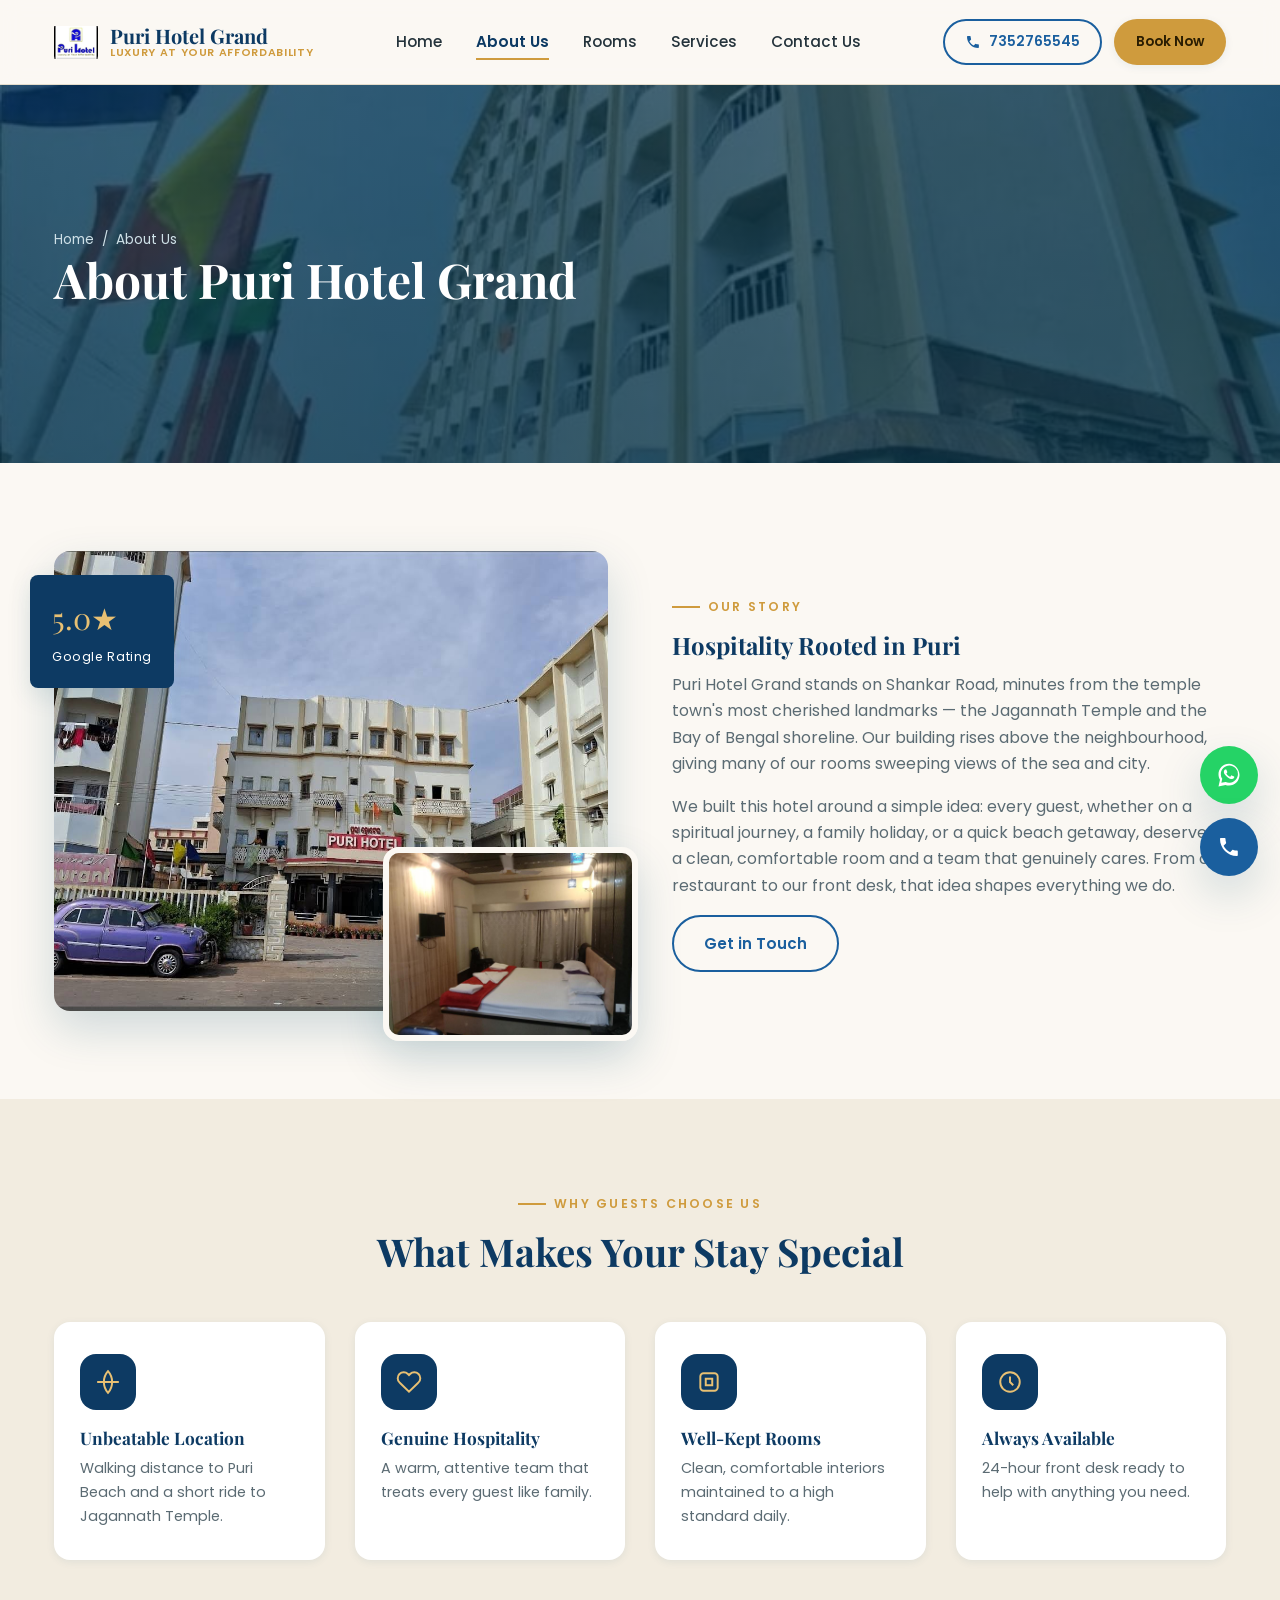
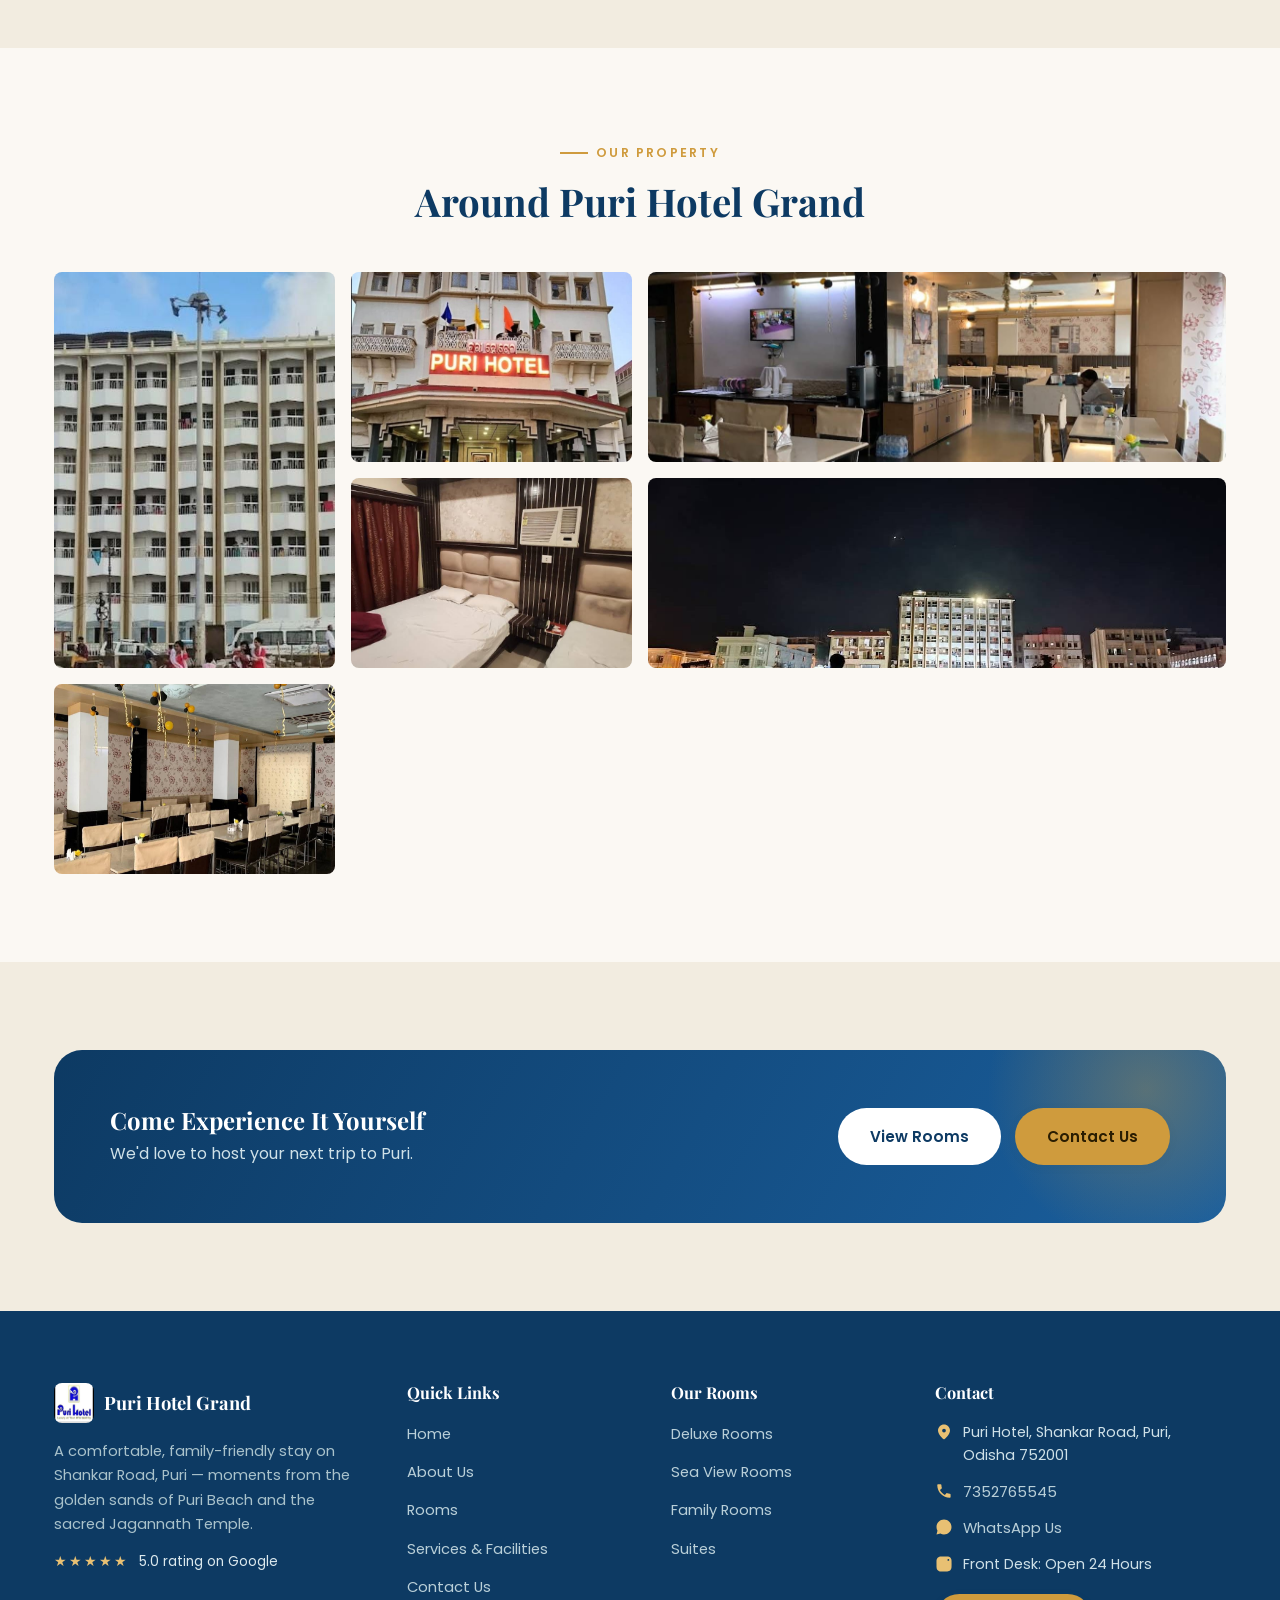
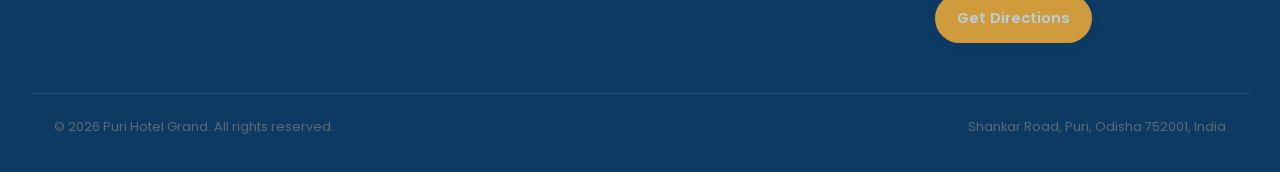
==== about-us.html @ 06a09b93 "phone changed" ====
<!DOCTYPE html>
<html lang="en">
<head>
<meta charset="UTF-8">
<meta name="viewport" content="width=device-width, initial-scale=1.0">
<title>About Us | Puri Hotel Grand, Puri Odisha</title>
<meta name="description" content="Learn about Puri Hotel Grand — a family-friendly hotel on Shankar Road, Puri, rated 5.0, offering warm hospitality, spacious rooms and a beachfront location near Jagannath Temple.">
<meta name="keywords" content="Puri Hotel Grand, hotel in Puri, Puri Odisha hotel, hotel near Jagannath Temple, beach hotel Puri, Shankar Road Puri hotel, budget hotel Puri, sea view rooms Puri">
<meta name="robots" content="index, follow, max-image-preview:large">
<meta name="author" content="Puri Hotel Grand">
<meta name="theme-color" content="#1a5f9e">
<link rel="canonical" href="about-us.html">

<!-- Favicon -->
<link rel="icon" type="image/jpeg" href="favicon.jpg">

<!-- Open Graph -->
<meta property="og:type" content="hotel">
<meta property="og:site_name" content="Puri Hotel Grand">
<meta property="og:title" content="About Us | Puri Hotel Grand, Puri Odisha">
<meta property="og:description" content="Learn about Puri Hotel Grand — a family-friendly hotel on Shankar Road, Puri, rated 5.0, offering warm hospitality, spacious rooms and a beachfront location near Jagannath Temple.">
<meta property="og:url" content="about-us.html">
<meta property="og:image" content="images/puri-hotel-front.jpg">
<meta property="og:locale" content="en_IN">

<!-- Twitter Card -->
<meta name="twitter:card" content="summary_large_image">
<meta name="twitter:title" content="About Us | Puri Hotel Grand, Puri Odisha">
<meta name="twitter:description" content="Learn about Puri Hotel Grand — a family-friendly hotel on Shankar Road, Puri, rated 5.0, offering warm hospitality, spacious rooms and a beachfront location near Jagannath Temple.">
<meta name="twitter:image" content="images/puri-hotel-front.jpg">

<!-- Geo tags -->
<meta name="geo.region" content="IN-OR">
<meta name="geo.placename" content="Puri">
<meta name="geo.position" content="19.7949544;85.8234844">
<meta name="ICBM" content="19.7949544, 85.8234844">

<!-- Fonts -->
<link rel="preconnect" href="https://fonts.googleapis.com">
<link rel="preconnect" href="https://fonts.gstatic.com" crossorigin>
<link href="https://fonts.googleapis.com/css2?family=Playfair+Display:wght@600;700;800&family=Poppins:wght@300;400;500;600;700&display=swap" rel="stylesheet">

<link rel="stylesheet" href="assets/css/style.css">

<!-- Structured Data: Hotel -->
<script type="application/ld+json">
{
  "@context": "https://schema.org",
  "@type": "Hotel",
  "name": "Puri Hotel Grand",
  "image": [
    "images/puri-hotel-front.jpg",
    "images/puri-building.jpg"
  ],
  "url": "index.html",
  "telephone": "+91-7352765545",
  "priceRange": "₹2,000 - ₹6,000",
  "address": {
    "@type": "PostalAddress",
    "streetAddress": "Puri Hotel, Shankar Road",
    "addressLocality": "Puri",
    "addressRegion": "Odisha",
    "postalCode": "752001",
    "addressCountry": "IN"
  },
  "geo": {
    "@type": "GeoCoordinates",
    "latitude": 19.7949544,
    "longitude": 85.8234844
  },
  "aggregateRating": {
    "@type": "AggregateRating",
    "ratingValue": "5.0",
    "bestRating": "5",
    "reviewCount": "1"
  },
  "amenityFeature": [
    { "@type": "LocationFeatureSpecification", "name": "Free WiFi", "value": true },
    { "@type": "LocationFeatureSpecification", "name": "Multi-cuisine Restaurant", "value": true },
    { "@type": "LocationFeatureSpecification", "name": "Room Service", "value": true },
    { "@type": "LocationFeatureSpecification", "name": "Power Backup", "value": true },
    { "@type": "LocationFeatureSpecification", "name": "Near Beach", "value": true }
  ]
}
</script>
</head>
<body>
<header class="site-header" id="siteHeader">
  <div class="container header-inner">
    <a href="index.html" class="brand" aria-label="Puri Hotel Grand — Home">
      <img src="images/WhatsApp Image 2026-07-16 at 9.25.36 AM.jpeg" alt="Puri Hotel Grand logo" class="brand-logo" width="44" height="44">
      <span class="brand-text">
        <span class="brand-name">Puri Hotel Grand</span>
        <span class="brand-tag">Luxury at Your Affordability</span>
      </span>
    </a>

    <nav class="main-nav" id="mainNav" aria-label="Primary">
      <ul>
        <li><a href="index.html">Home</a></li>
        <li><a href="about-us.html" class="active">About Us</a></li>
        <li><a href="rooms.html">Rooms</a></li>
        <li><a href="services-facilities.html">Services</a></li>
        <li><a href="contact-us.html">Contact Us</a></li>
      </ul>
    </nav>

    <div class="header-cta">
      <a href="tel:+917352765545" class="btn btn-outline btn-sm">
        <svg viewBox="0 0 24 24" width="16" height="16" fill="currentColor" aria-hidden="true"><path d="M6.6 10.8c1.4 2.8 3.7 5.1 6.5 6.5l2.2-2.2c.3-.3.7-.4 1-.2 1.1.4 2.3.6 3.5.6.6 0 1 .4 1 1V20c0 .6-.4 1-1 1C10.6 21 3 13.4 3 4c0-.6.4-1 1-1h3.5c.6 0 1 .4 1 1 0 1.2.2 2.4.6 3.5.1.4 0 .8-.2 1l-2.3 2.3z"/></svg>
        7352765545
      </a>
      <a href="rooms.html" class="btn btn-primary btn-sm">Book Now</a>
    </div>

    <button class="nav-toggle" id="navToggle" aria-label="Toggle navigation menu" aria-expanded="false" aria-controls="mainNav">
      <span></span><span></span><span></span>
    </button>
  </div>
</header>

<main>

  <section class="page-hero" style="background-image:url('images/puri-hotel-building-2.jpg')">
    <div class="container">
      <div class="breadcrumb"><a href="index.html">Home</a> <span>/</span> <span>About Us</span></div>
      <h1>About Puri Hotel Grand</h1>
    </div>
  </section>

  <section class="section">
    <div class="container split">
      <div class="split-media reveal">
        <img src="images/ouri-hotel-grand.jpg" alt="Puri Hotel Grand front view" class="img-main" loading="lazy">
        <img src="images/room-13.jpg" alt="Guest room at Puri Hotel Grand" class="img-float" loading="lazy">
        <div class="badge-card"><span class="num">5.0★</span><span class="lbl">Google Rating</span></div>
      </div>
      <div class="reveal">
        <div class="eyebrow">Our Story</div>
        <h2>Hospitality Rooted in Puri</h2>
        <p>Puri Hotel Grand stands on Shankar Road, minutes from the temple town's most cherished landmarks — the Jagannath Temple and the Bay of Bengal shoreline. Our building rises above the neighbourhood, giving many of our rooms sweeping views of the sea and city.</p>
        <p>We built this hotel around a simple idea: every guest, whether on a spiritual journey, a family holiday, or a quick beach getaway, deserves a clean, comfortable room and a team that genuinely cares. From our restaurant to our front desk, that idea shapes everything we do.</p>
        <a href="contact-us.html" class="btn btn-outline">Get in Touch</a>
      </div>
    </div>
  </section>

  <section class="section section-alt">
    <div class="container">
      <div class="section-head center reveal">
        <div class="eyebrow">Why Guests Choose Us</div>
        <h2>What Makes Your Stay Special</h2>
      </div>
      <div class="grid grid-4 reveal">
        <div class="service-card">
          <div class="icon"><svg viewBox="0 0 24 24" width="26" height="26" fill="none" stroke="currentColor" stroke-width="1.8"><path d="M2 12h20M12 2a15 15 0 010 20 15 15 0 010-20z"/></svg></div>
          <h3>Unbeatable Location</h3>
          <p>Walking distance to Puri Beach and a short ride to Jagannath Temple.</p>
        </div>
        <div class="service-card">
          <div class="icon"><svg viewBox="0 0 24 24" width="26" height="26" fill="none" stroke="currentColor" stroke-width="1.8"><path d="M20.8 4.6a5.5 5.5 0 00-7.8 0L12 5.6l-1-1a5.5 5.5 0 10-7.8 7.8l1 1L12 21l7.8-7.6 1-1a5.5 5.5 0 000-7.8z"/></svg></div>
          <h3>Genuine Hospitality</h3>
          <p>A warm, attentive team that treats every guest like family.</p>
        </div>
        <div class="service-card">
          <div class="icon"><svg viewBox="0 0 24 24" width="26" height="26" fill="none" stroke="currentColor" stroke-width="1.8"><rect x="4" y="4" width="16" height="16" rx="3"/><path d="M9 9h6v6H9z"/></svg></div>
          <h3>Well-Kept Rooms</h3>
          <p>Clean, comfortable interiors maintained to a high standard daily.</p>
        </div>
        <div class="service-card">
          <div class="icon"><svg viewBox="0 0 24 24" width="26" height="26" fill="none" stroke="currentColor" stroke-width="1.8"><circle cx="12" cy="12" r="9"/><path d="M12 7v5l3 3"/></svg></div>
          <h3>Always Available</h3>
          <p>24-hour front desk ready to help with anything you need.</p>
        </div>
      </div>
    </div>
  </section>

  <section class="section">
    <div class="container">
      <div class="section-head center reveal">
        <div class="eyebrow">Our Property</div>
        <h2>Around Puri Hotel Grand</h2>
      </div>
      <div class="gallery-grid reveal">
        <a href="images/puri-hotel-building-3.jpg" target="_blank" rel="noopener" class="tall">
          <img src="images/puri-hotel-building-3.jpg" alt="Puri Hotel Grand exterior" loading="lazy">
        </a>
        <a href="images/puri-hotel-front.jpg" target="_blank" rel="noopener">
          <img src="images/puri-hotel-front.jpg" alt="Hotel entrance porch" loading="lazy">
        </a>
        <a href="images/restaurant.jpg" target="_blank" rel="noopener" class="wide">
          <img src="images/restaurant.jpg" alt="Restaurant seating area" loading="lazy">
        </a>
        <a href="images/room-10.jpg" target="_blank" rel="noopener">
          <img src="images/room-10.jpg" alt="Guest room" loading="lazy">
        </a>
        <a href="images/puri-hotel-night-view.jpg" target="_blank" rel="noopener" class="wide">
          <img src="images/puri-hotel-night-view.jpg" alt="Hotel at night near the beach" loading="lazy">
        </a>
        <a href="images/dining.jpg" target="_blank" rel="noopener">
          <img src="images/dining.jpg" alt="Dining hall interior" loading="lazy">
        </a>
      </div>
    </div>
  </section>

  <section class="section section-alt">
    <div class="container">
      <div class="cta-band reveal">
        <div>
          <h2>Come Experience It Yourself</h2>
          <p>We'd love to host your next trip to Puri.</p>
        </div>
        <div class="cta-actions">
          <a href="rooms.html" class="btn btn-light">View Rooms</a>
          <a href="contact-us.html" class="btn btn-primary">Contact Us</a>
        </div>
      </div>
    </div>
  </section>

</main>

<footer class="site-footer">
  <div class="container footer-grid">
    <div class="footer-col footer-about">
      <a href="index.html" class="brand brand-footer">
        <img src="images/WhatsApp Image 2026-07-16 at 9.25.36 AM.jpeg" alt="Puri Hotel Grand logo" width="40" height="40">
        <span class="brand-name">Puri Hotel Grand</span>
      </a>
      <p>A comfortable, family-friendly stay on Shankar Road, Puri — moments from the golden sands of Puri Beach and the sacred Jagannath Temple.</p>
      <div class="footer-rating">
        <span class="stars" aria-hidden="true">★★★★★</span>
        <span>5.0 rating on Google</span>
      </div>
    </div>

    <div class="footer-col">
      <h3>Quick Links</h3>
      <ul>
        <li><a href="index.html">Home</a></li>
        <li><a href="about-us.html">About Us</a></li>
        <li><a href="rooms.html">Rooms</a></li>
        <li><a href="services-facilities.html">Services &amp; Facilities</a></li>
        <li><a href="contact-us.html">Contact Us</a></li>
      </ul>
    </div>

    <div class="footer-col">
      <h3>Our Rooms</h3>
      <ul>
        <li><a href="rooms.html#deluxe">Deluxe Rooms</a></li>
        <li><a href="rooms.html#sea-view">Sea View Rooms</a></li>
        <li><a href="rooms.html#family">Family Rooms</a></li>
        <li><a href="rooms.html#suite">Suites</a></li>
      </ul>
    </div>

    <div class="footer-col">
      <h3>Contact</h3>
      <ul class="footer-contact">
        <li>
          <svg viewBox="0 0 24 24" width="18" height="18" fill="currentColor" aria-hidden="true"><path d="M12 2C7.6 2 4 5.6 4 10c0 5.4 6.8 11.2 7.1 11.4a1.4 1.4 0 0 0 1.8 0C13.2 21.2 20 15.4 20 10c0-4.4-3.6-8-8-8zm0 10.5A2.5 2.5 0 1 1 12 7.5a2.5 2.5 0 0 1 0 5z"/></svg>
          <span>Puri Hotel, Shankar Road, Puri, Odisha 752001</span>
        </li>
        <li>
          <svg viewBox="0 0 24 24" width="18" height="18" fill="currentColor" aria-hidden="true"><path d="M6.6 10.8c1.4 2.8 3.7 5.1 6.5 6.5l2.2-2.2c.3-.3.7-.4 1-.2 1.1.4 2.3.6 3.5.6.6 0 1 .4 1 1V20c0 .6-.4 1-1 1C10.6 21 3 13.4 3 4c0-.6.4-1 1-1h3.5c.6 0 1 .4 1 1 0 1.2.2 2.4.6 3.5.1.4 0 .8-.2 1l-2.3 2.3z"/></svg>
          <a href="tel:+917352765545">7352765545</a>
        </li>
        <li>
          <svg viewBox="0 0 24 24" width="18" height="18" fill="currentColor" aria-hidden="true"><path d="M12 2C6.5 2 2 6.5 2 12c0 1.8.5 3.5 1.3 5L2 22l5.2-1.3c1.5.8 3.1 1.3 4.8 1.3 5.5 0 10-4.5 10-10S17.5 2 12 2z"/></svg>
          <a href="https://wa.me/917352765545" target="_blank" rel="noopener">WhatsApp Us</a>
        </li>
        <li>
          <svg viewBox="0 0 24 24" width="18" height="18" fill="currentColor" aria-hidden="true"><path d="M12 7a5 5 0 1 0 0 10 5 5 0 0 0 0-10zm0 8a3 3 0 1 1 0-6 3 3 0 0 1 0 6zm7-8.5a1.2 1.2 0 1 1-2.4 0 1.2 1.2 0 0 1 2.4 0zM12 2c-2.7 0-3.1 0-4.2.06-1.1.05-1.8.2-2.4.45-.7.27-1.2.63-1.8 1.2-.6.6-.9 1.1-1.2 1.8-.24.6-.4 1.3-.45 2.4C2 8.9 2 9.3 2 12s0 3.1.06 4.2c.05 1.1.2 1.8.45 2.4.27.7.63 1.2 1.2 1.8.6.6 1.1.9 1.8 1.2.6.24 1.3.4 2.4.45C8.9 22 9.3 22 12 22s3.1 0 4.2-.06c1.1-.05 1.8-.2 2.4-.45.7-.27 1.2-.63 1.8-1.2.6-.6.9-1.1 1.2-1.8.24-.6.4-1.3.45-2.4.06-1.1.06-1.5.06-4.2s0-3.1-.06-4.2c-.05-1.1-.2-1.8-.45-2.4-.27-.7-.63-1.2-1.2-1.8-.6-.6-1.1-.9-1.8-1.2-.6-.24-1.3-.4-2.4-.45C15.1 2 14.7 2 12 2z"/></svg>
          <span>Front Desk: Open 24 Hours</span>
        </li>
      </ul>
      <a class="btn btn-primary btn-sm footer-directions" href="https://www.google.com/maps/place/Puri+Hotel+Grand/@19.7949544,85.8234844,17z/data=!3m1!4b1!4m6!3m5!1s0x3a19c5829affd015:0xccf73fb6570538fc!8m2!3d19.7949544!4d85.8234844!16s%2Fg%2F11zcv1b2dy" target="_blank" rel="noopener">Get Directions</a>
    </div>
  </div>

  <div class="footer-bottom">
    <div class="container footer-bottom-inner">
      <p>&copy; 2026 Puri Hotel Grand. All rights reserved.</p>
      <p>Shankar Road, Puri, Odisha 752001, India</p>
    </div>
  </div>
</footer>

<div class="floating-actions" role="complementary" aria-label="Quick contact">
  <a href="https://wa.me/917352765545?text=Hi%20Puri%20Hotel%20Grand%2C%20I%20would%20like%20to%20know%20more%20about%20room%20availability."
     class="fab fab-whatsapp" target="_blank" rel="noopener" aria-label="Chat with us on WhatsApp">
    <svg viewBox="0 0 32 32" width="28" height="28" fill="currentColor" aria-hidden="true"><path d="M16.01 3C9.38 3 4 8.38 4 15.01c0 2.3.63 4.44 1.72 6.28L4 29l7.9-1.66a11.94 11.94 0 0 0 4.11.73C22.64 28.07 28 22.7 28 16.06 28 9.44 22.64 3 16.01 3zm0 21.8c-1.3 0-2.57-.24-3.75-.7l-.27-.1-4.7.99.99-4.58-.12-.29a9.72 9.72 0 0 1-1.5-5.11c0-5.4 4.4-9.79 9.8-9.79 2.6 0 5.05 1.02 6.9 2.87a9.72 9.72 0 0 1 2.86 6.9c0 5.4-4.4 9.81-9.21 9.81zm5.36-7.34c-.29-.15-1.74-.86-2.01-.96-.27-.1-.47-.15-.66.15-.2.29-.76.96-.93 1.16-.17.2-.34.22-.63.07-.29-.15-1.22-.45-2.33-1.43-.86-.77-1.44-1.72-1.61-2.01-.17-.29-.02-.45.13-.6.13-.13.29-.34.44-.51.15-.17.2-.29.29-.49.1-.2.05-.37-.02-.51-.07-.15-.66-1.59-.9-2.18-.24-.57-.48-.5-.66-.5h-.56c-.2 0-.51.07-.78.37-.27.29-1.02 1-1.02 2.44s1.05 2.83 1.19 3.03c.15.2 2.07 3.16 5.02 4.43.7.3 1.25.48 1.68.62.7.22 1.34.19 1.84.12.56-.08 1.74-.71 1.98-1.4.24-.68.24-1.27.17-1.4-.07-.12-.27-.2-.56-.35z"/></svg>
    <span class="fab-tooltip">Chat on WhatsApp</span>
  </a>
  <a href="tel:+917352765545" class="fab fab-call" aria-label="Call Puri Hotel Grand">
    <svg viewBox="0 0 24 24" width="24" height="24" fill="currentColor" aria-hidden="true"><path d="M6.6 10.8c1.4 2.8 3.7 5.1 6.5 6.5l2.2-2.2c.3-.3.7-.4 1-.2 1.1.4 2.3.6 3.5.6.6 0 1 .4 1 1V20c0 .6-.4 1-1 1C10.6 21 3 13.4 3 4c0-.6.4-1 1-1h3.5c.6 0 1 .4 1 1 0 1.2.2 2.4.6 3.5.1.4 0 .8-.2 1l-2.3 2.3z"/></svg>
    <span class="fab-tooltip">Call Now</span>
  </a>
</div>
<script src="assets/js/main.js" defer></script>
</body>
</html>
---- assets/css/style.css ----
/* ==========================================================================
   Puri Hotel Grand — Site Stylesheet
   ========================================================================== */

:root {
  --color-primary: #1a5f9e;
  --color-primary-dark: #0d3a63;
  --color-primary-light: #3b82c4;
  --color-accent: #cf9b3d;
  --color-accent-light: #e8c073;
  --color-bg: #fbf8f3;
  --color-bg-alt: #f2ece0;
  --color-white: #ffffff;
  --color-text: #24333b;
  --color-text-muted: #5b6b73;
  --color-border: #e5ddcc;
  --color-whatsapp: #25d366;

  --font-heading: 'Playfair Display', Georgia, serif;
  --font-body: 'Poppins', 'Segoe UI', sans-serif;

  --shadow-sm: 0 2px 8px rgba(11, 79, 108, 0.08);
  --shadow-md: 0 8px 24px rgba(11, 79, 108, 0.12);
  --shadow-lg: 0 18px 45px rgba(11, 79, 108, 0.18);

  --radius-sm: 8px;
  --radius-md: 16px;
  --radius-lg: 28px;

  --header-height: 84px;
}

* { box-sizing: border-box; }
html { scroll-behavior: smooth; }

body {
  margin: 0;
  font-family: var(--font-body);
  color: var(--color-text);
  background: var(--color-bg);
  line-height: 1.65;
  -webkit-font-smoothing: antialiased;
}

img { max-width: 100%; display: block; }

h1, h2, h3, h4 {
  font-family: var(--font-heading);
  color: var(--color-primary-dark);
  line-height: 1.2;
  margin: 0 0 .5em;
  font-weight: 700;
}

p { margin: 0 0 1em; color: var(--color-text-muted); }
a { color: inherit; text-decoration: none; }
ul { list-style: none; margin: 0; padding: 0; }

.container {
  width: 100%;
  max-width: 1220px;
  margin: 0 auto;
  padding: 0 24px;
}

.section { padding: 88px 0; }
.section-alt { background: var(--color-bg-alt); }
.section-dark { background: var(--color-primary-dark); color: #dce9ee; }
.section-dark h2, .section-dark h3 { color: #fff; }
.section-dark p { color: #b9cfd8; }

.eyebrow {
  display: inline-flex;
  align-items: center;
  gap: 8px;
  font-size: .78rem;
  letter-spacing: .18em;
  text-transform: uppercase;
  color: var(--color-accent);
  font-weight: 600;
  margin-bottom: 14px;
}
.eyebrow::before {
  content: '';
  width: 28px;
  height: 2px;
  background: var(--color-accent);
  display: inline-block;
}

.section-head { max-width: 680px; margin-bottom: 48px; }
.section-head.center { margin-left: auto; margin-right: auto; text-align: center; }
.section-head h2 { font-size: clamp(1.7rem, 3vw, 2.5rem); }

/* Buttons */
.btn {
  display: inline-flex;
  align-items: center;
  justify-content: center;
  gap: 8px;
  padding: 14px 30px;
  border-radius: 999px;
  font-weight: 600;
  font-size: .95rem;
  border: 2px solid transparent;
  cursor: pointer;
  transition: transform .2s ease, box-shadow .2s ease, background .2s ease, color .2s ease;
  white-space: nowrap;
}
.btn-primary {
  background: var(--color-accent);
  color: #2a1d02;
  box-shadow: var(--shadow-sm);
}
.btn-primary:hover { background: var(--color-accent-light); transform: translateY(-2px); box-shadow: var(--shadow-md); }
.btn-outline {
  border-color: var(--color-primary);
  color: var(--color-primary);
  background: transparent;
}
.btn-outline:hover { background: var(--color-primary); color: #fff; transform: translateY(-2px); }
.btn-light {
  background: #fff;
  color: var(--color-primary-dark);
}
.btn-light:hover { background: var(--color-accent); color: #2a1d02; transform: translateY(-2px); }
.btn-sm { padding: 10px 20px; font-size: .85rem; }
.btn-block { width: 100%; }

/* ==========================================================================
   Header
   ========================================================================== */
.site-header {
  position: sticky;
  top: 0;
  z-index: 500;
  background: rgba(251, 248, 243, 0.92);
  backdrop-filter: blur(10px);
  border-bottom: 1px solid var(--color-border);
  transition: box-shadow .3s ease;
}
.site-header.scrolled { box-shadow: var(--shadow-sm); }

.header-inner {
  display: flex;
  align-items: center;
  justify-content: space-between;
  height: var(--header-height);
  gap: 20px;
}

.brand { display: flex; align-items: center; gap: 12px; }
.brand-logo { width: 44px; height: 44px; object-fit: contain; border-radius: 8px; }
.brand-text { display: flex; flex-direction: column; line-height: 1.15; }
.brand-name { font-family: var(--font-heading); font-weight: 700; font-size: 1.25rem; color: var(--color-primary-dark); }
.brand-tag { font-size: .68rem; letter-spacing: .06em; color: var(--color-accent); text-transform: uppercase; font-weight: 600; }

.main-nav ul { display: flex; gap: 34px; }
.main-nav a {
  font-weight: 500;
  font-size: .95rem;
  color: var(--color-text);
  position: relative;
  padding: 6px 0;
}
.main-nav a::after {
  content: '';
  position: absolute;
  left: 0; bottom: -2px;
  width: 0; height: 2px;
  background: var(--color-accent);
  transition: width .25s ease;
}
.main-nav a:hover::after, .main-nav a.active::after { width: 100%; }
.main-nav a.active { color: var(--color-primary-dark); font-weight: 600; }

.header-cta { display: flex; align-items: center; gap: 12px; }

.nav-toggle {
  display: none;
  flex-direction: column;
  justify-content: center;
  gap: 5px;
  width: 42px; height: 42px;
  background: transparent;
  border: 1px solid var(--color-border);
  border-radius: 8px;
  cursor: pointer;
}
.nav-toggle span { display: block; height: 2px; width: 20px; margin: 0 auto; background: var(--color-primary-dark); transition: all .25s ease; }
.nav-toggle.open span:nth-child(1) { transform: translateY(7px) rotate(45deg); }
.nav-toggle.open span:nth-child(2) { opacity: 0; }
.nav-toggle.open span:nth-child(3) { transform: translateY(-7px) rotate(-45deg); }

/* ==========================================================================
   Hero / Carousel
   ========================================================================== */
.hero {
  position: relative;
  height: 92vh;
  min-height: 560px;
  max-height: 860px;
  overflow: hidden;
  color: #fff;
}
.carousel { position: absolute; inset: 0; }
.carousel-slide {
  position: absolute; inset: 0;
  background-size: cover;
  background-position: center;
  opacity: 0;
  transition: opacity 1.2s ease;
}
.carousel-slide.active { opacity: 1; }
.carousel-slide::after {
  content: '';
  position: absolute; inset: 0;
  background: linear-gradient(180deg, rgba(6,51,74,.55) 0%, rgba(6,51,74,.45) 45%, rgba(6,51,74,.85) 100%);
}

.hero-content {
  position: relative;
  z-index: 5;
  height: 100%;
  display: flex;
  flex-direction: column;
  align-items: flex-start;
  justify-content: center;
  max-width: 720px;
}
.hero .container { height: 100%; }
.hero-badge {
  display: inline-flex;
  align-items: center;
  gap: 8px;
  background: rgba(255,255,255,.14);
  border: 1px solid rgba(255,255,255,.3);
  padding: 8px 16px;
  border-radius: 999px;
  font-size: .82rem;
  letter-spacing: .05em;
  margin-bottom: 22px;
  backdrop-filter: blur(4px);
}
.hero-badge .stars { color: var(--color-accent-light); letter-spacing: 2px; }
.hero h1 {
  color: #fff;
  font-size: clamp(2.2rem, 5vw, 3.6rem);
  margin-bottom: .4em;
}
.hero h1 em { color: var(--color-accent-light); font-style: normal; }
.hero p.lead {
  color: #e7eef1;
  font-size: 1.1rem;
  max-width: 560px;
  margin-bottom: 32px;
}
.hero-actions { display: flex; gap: 16px; flex-wrap: wrap; }

.carousel-controls {
  position: absolute;
  bottom: 34px;
  left: 0; right: 0;
  z-index: 6;
  display: flex;
  justify-content: center;
  gap: 10px;
}
.carousel-dot {
  width: 10px; height: 10px;
  border-radius: 50%;
  background: rgba(255,255,255,.45);
  border: none;
  cursor: pointer;
  transition: background .25s ease, transform .25s ease;
  padding: 0;
}
.carousel-dot.active { background: var(--color-accent); transform: scale(1.3); }

.carousel-arrow {
  position: absolute;
  top: 50%;
  transform: translateY(-50%);
  z-index: 6;
  width: 48px; height: 48px;
  border-radius: 50%;
  background: rgba(255,255,255,.16);
  border: 1px solid rgba(255,255,255,.35);
  color: #fff;
  display: flex; align-items: center; justify-content: center;
  cursor: pointer;
  backdrop-filter: blur(4px);
  transition: background .2s ease;
}
.carousel-arrow:hover { background: rgba(255,255,255,.3); }
.carousel-arrow.prev { left: 24px; }
.carousel-arrow.next { right: 24px; }

.scroll-cue {
  position: absolute;
  right: 30px; bottom: 40px;
  z-index: 6;
  writing-mode: vertical-rl;
  color: #dce9ee;
  font-size: .75rem;
  letter-spacing: .2em;
  display: flex;
  align-items: center;
  gap: 10px;
}
.scroll-cue::after { content:''; width: 1px; height: 40px; background: rgba(255,255,255,.5); }

/* ==========================================================================
   Highlights strip
   ========================================================================== */
.highlights {
  position: relative;
  z-index: 20;
  margin-top: -64px;
}
.highlights-grid {
  background: #fff;
  border-radius: var(--radius-lg);
  box-shadow: var(--shadow-lg);
  display: grid;
  grid-template-columns: repeat(4, 1fr);
  overflow: hidden;
}
.highlight-item {
  padding: 30px 24px;
  text-align: center;
  border-right: 1px solid var(--color-border);
}
.highlight-item:last-child { border-right: none; }
.highlight-item .icon {
  width: 52px; height: 52px;
  margin: 0 auto 14px;
  display: flex; align-items: center; justify-content: center;
  background: var(--color-bg-alt);
  border-radius: 50%;
  color: var(--color-primary);
}
.highlight-item h4 { font-size: 1rem; margin-bottom: 4px; }
.highlight-item p { font-size: .85rem; margin: 0; }

/* ==========================================================================
   About / Intro split
   ========================================================================== */
.split {
  display: grid;
  grid-template-columns: 1fr 1fr;
  gap: 64px;
  align-items: center;
}
.split-media { position: relative; }
.split-media .img-main {
  border-radius: var(--radius-md);
  box-shadow: var(--shadow-lg);
  width: 100%;
  height: 460px;
  object-fit: cover;
}
.split-media .img-float {
  position: absolute;
  bottom: -30px;
  right: -30px;
  width: 46%;
  border: 6px solid var(--color-bg);
  border-radius: var(--radius-md);
  box-shadow: var(--shadow-lg);
}
.split-media .badge-card {
  position: absolute;
  top: 24px;
  left: -24px;
  background: var(--color-primary-dark);
  color: #fff;
  padding: 18px 22px;
  border-radius: var(--radius-sm);
  box-shadow: var(--shadow-md);
}
.badge-card .num { font-family: var(--font-heading); font-size: 1.9rem; color: var(--color-accent-light); display:block; }
.badge-card .lbl { font-size: .78rem; letter-spacing: .05em; }

.feature-list { display: grid; gap: 16px; margin: 28px 0 32px; }
.feature-list li {
  display: flex;
  align-items: flex-start;
  gap: 12px;
  color: var(--color-text);
  font-weight: 500;
}
.feature-list .tick {
  flex-shrink: 0;
  width: 26px; height: 26px;
  border-radius: 50%;
  background: var(--color-accent);
  color: #2a1d02;
  display: flex; align-items: center; justify-content: center;
}

/* ==========================================================================
   Cards: Rooms / Services
   ========================================================================== */
.grid { display: grid; gap: 30px; }
.grid-3 { grid-template-columns: repeat(3, 1fr); }
.grid-4 { grid-template-columns: repeat(4, 1fr); }
.grid-2 { grid-template-columns: repeat(2, 1fr); }

.card {
  background: #fff;
  border-radius: var(--radius-md);
  overflow: hidden;
  box-shadow: var(--shadow-sm);
  transition: transform .3s ease, box-shadow .3s ease;
  display: flex;
  flex-direction: column;
}
.card:hover { transform: translateY(-8px); box-shadow: var(--shadow-lg); }
.card-media { position: relative; overflow: hidden; height: 230px; }
.card-media img { width: 100%; height: 100%; object-fit: cover; transition: transform .5s ease; }
.card:hover .card-media img { transform: scale(1.08); }
.card-tag {
  position: absolute;
  top: 16px; left: 16px;
  background: var(--color-accent);
  color: #2a1d02;
  font-size: .72rem;
  font-weight: 700;
  letter-spacing: .04em;
  text-transform: uppercase;
  padding: 6px 14px;
  border-radius: 999px;
}
.card-body { padding: 24px; flex: 1; display: flex; flex-direction: column; }
.card-body h3 { font-size: 1.2rem; margin-bottom: 8px; }
.card-body p { font-size: .92rem; flex: 1; }
.card-amenities { display: flex; flex-wrap: wrap; gap: 8px; margin: 12px 0 18px; }
.card-amenities span {
  font-size: .76rem;
  background: var(--color-bg-alt);
  color: var(--color-text-muted);
  padding: 5px 12px;
  border-radius: 999px;
}
.card-footer {
  display: flex;
  align-items: center;
  justify-content: space-between;
  border-top: 1px solid var(--color-border);
  padding-top: 16px;
  margin-top: auto;
}
.price { font-family: var(--font-heading); color: var(--color-primary-dark); font-weight: 700; font-size: 1.3rem; }
.price small { font-family: var(--font-body); font-weight: 400; font-size: .75rem; color: var(--color-text-muted); }

.price-badge {
  display: inline-flex;
  align-items: baseline;
  gap: 7px;
  background: var(--color-bg-alt);
  border: 1px solid var(--color-border);
  padding: 10px 20px;
  border-radius: 999px;
  margin: 4px 0 20px;
}
.price-badge .price { font-size: 1.5rem; }
.price-badge .price small { font-size: .8rem; }

/* Service icon cards */
.service-card {
  background: #fff;
  border-radius: var(--radius-md);
  padding: 32px 26px;
  box-shadow: var(--shadow-sm);
  transition: transform .3s ease, box-shadow .3s ease;
  text-align: left;
}
.service-card:hover { transform: translateY(-6px); box-shadow: var(--shadow-md); }
.service-card .icon {
  width: 56px; height: 56px;
  border-radius: 16px;
  background: var(--color-primary-dark);
  color: var(--color-accent-light);
  display: flex; align-items: center; justify-content: center;
  margin-bottom: 18px;
}
.service-card h3 { font-size: 1.08rem; margin-bottom: 8px; }
.service-card p { font-size: .9rem; margin: 0; }

/* ==========================================================================
   Gallery
   ========================================================================== */
.gallery-grid {
  display: grid;
  grid-template-columns: repeat(4, 1fr);
  grid-auto-rows: 190px;
  gap: 16px;
}
.gallery-grid a { border-radius: var(--radius-sm); overflow: hidden; display:block; position: relative; }
.gallery-grid img { width: 100%; height: 100%; object-fit: cover; transition: transform .4s ease; }
.gallery-grid a:hover img { transform: scale(1.1); }
.gallery-grid .tall { grid-row: span 2; }
.gallery-grid .wide { grid-column: span 2; }

/* ==========================================================================
   Testimonials
   ========================================================================== */
.testimonial-card {
  background: #fff;
  border-radius: var(--radius-md);
  padding: 34px;
  box-shadow: var(--shadow-sm);
  height: 100%;
}
.testimonial-card .stars { color: var(--color-accent); letter-spacing: 3px; margin-bottom: 14px; display:block; }
.testimonial-card p { color: var(--color-text); font-style: italic; }
.testimonial-author { display: flex; align-items: center; gap: 12px; margin-top: 18px; }
.testimonial-author .avatar {
  width: 44px; height: 44px;
  border-radius: 50%;
  background: var(--color-primary);
  color: #fff;
  display: flex; align-items: center; justify-content: center;
  font-weight: 700;
  font-family: var(--font-heading);
}
.testimonial-author strong { display: block; font-size: .92rem; }
.testimonial-author span { font-size: .78rem; color: var(--color-text-muted); }

/* ==========================================================================
   CTA band
   ========================================================================== */
.cta-band {
  background: linear-gradient(120deg, var(--color-primary-dark), var(--color-primary));
  border-radius: var(--radius-lg);
  padding: 56px;
  display: flex;
  align-items: center;
  justify-content: space-between;
  gap: 24px;
  flex-wrap: wrap;
  color: #fff;
  position: relative;
  overflow: hidden;
}
.cta-band::before {
  content: '';
  position: absolute;
  width: 320px; height: 320px;
  background: radial-gradient(circle, rgba(207,155,61,.35), transparent 70%);
  top: -120px; right: -80px;
}
.cta-band h2 { color: #fff; margin-bottom: 6px; }
.cta-band p { color: #cfe1e8; margin: 0; }
.cta-actions { display: flex; gap: 14px; flex-wrap: wrap; position: relative; z-index: 2; }

/* ==========================================================================
   Page hero (inner pages)
   ========================================================================== */
.page-hero {
  position: relative;
  height: 42vh;
  min-height: 320px;
  display: flex;
  align-items: center;
  color: #fff;
  background-size: cover;
  background-position: center;
}
.page-hero::after {
  content: '';
  position: absolute; inset: 0;
  background: linear-gradient(180deg, rgba(6,51,74,.72), rgba(6,51,74,.78));
}
.page-hero .container { position: relative; z-index: 2; }
.page-hero h1 { color: #fff; font-size: clamp(2rem, 4vw, 3rem); margin-bottom: 10px; }
.breadcrumb { font-size: .85rem; color: #cfe1e8; display: flex; gap: 8px; align-items: center; }
.breadcrumb a { color: #cfe1e8; }
.breadcrumb a:hover { color: var(--color-accent-light); }

/* ==========================================================================
   Contact page
   ========================================================================== */
.contact-grid {
  display: grid;
  grid-template-columns: 1fr 1fr;
  gap: 48px;
  align-items: start;
}
.contact-info-card {
  background: var(--color-primary-dark);
  color: #fff;
  border-radius: var(--radius-md);
  padding: 40px;
}
.contact-info-card h3 { color: #fff; }
.contact-info-card p { color: #b9cfd8; }
.contact-list { display: grid; gap: 20px; margin-top: 24px; }
.contact-list li { display: flex; gap: 16px; align-items: flex-start; }
.contact-list .icon {
  width: 44px; height: 44px;
  border-radius: 12px;
  background: rgba(255,255,255,.1);
  color: var(--color-accent-light);
  display: flex; align-items: center; justify-content: center;
  flex-shrink: 0;
}
.contact-list strong { display: block; color: #fff; font-size: .95rem; margin-bottom: 2px; }
.contact-list span, .contact-list a { color: #cfe1e8; font-size: .9rem; }

.form-card {
  background: #fff;
  border-radius: var(--radius-md);
  padding: 40px;
  box-shadow: var(--shadow-sm);
}
.form-row { display: grid; grid-template-columns: 1fr 1fr; gap: 18px; }
.form-group { margin-bottom: 18px; }
.form-group label { display: block; font-size: .85rem; font-weight: 600; margin-bottom: 6px; color: var(--color-text); }
.form-group input,
.form-group select,
.form-group textarea {
  width: 100%;
  padding: 13px 16px;
  border: 1px solid var(--color-border);
  border-radius: var(--radius-sm);
  font-family: var(--font-body);
  font-size: .92rem;
  background: var(--color-bg);
  color: var(--color-text);
  transition: border-color .2s ease;
}
.form-group input:focus,
.form-group select:focus,
.form-group textarea:focus { outline: none; border-color: var(--color-primary-light); }
.form-group textarea { resize: vertical; min-height: 110px; }

.map-embed {
  border-radius: var(--radius-md);
  overflow: hidden;
  box-shadow: var(--shadow-sm);
  margin-top: 40px;
}
.map-embed iframe { width: 100%; height: 420px; border: 0; display: block; }

/* ==========================================================================
   Floating action buttons
   ========================================================================== */
.floating-actions {
  position: fixed;
  right: 22px;
  bottom: 24px;
  z-index: 900;
  display: flex;
  flex-direction: column;
  gap: 14px;
}
.fab {
  width: 58px; height: 58px;
  border-radius: 50%;
  display: flex; align-items: center; justify-content: center;
  color: #fff;
  box-shadow: var(--shadow-lg);
  position: relative;
  transition: transform .2s ease;
}
.fab:hover { transform: scale(1.08); }
.fab-whatsapp { background: var(--color-whatsapp); animation: pulse 2.4s infinite; }
.fab-call { background: var(--color-primary); }
.fab-tooltip {
  position: absolute;
  right: 70px;
  top: 50%;
  transform: translateY(-50%);
  background: var(--color-primary-dark);
  color: #fff;
  font-size: .78rem;
  padding: 6px 12px;
  border-radius: 6px;
  white-space: nowrap;
  opacity: 0;
  pointer-events: none;
  transition: opacity .2s ease;
}
.fab:hover .fab-tooltip { opacity: 1; }

@keyframes pulse {
  0% { box-shadow: 0 0 0 0 rgba(37, 211, 102, .55), var(--shadow-lg); }
  70% { box-shadow: 0 0 0 14px rgba(37, 211, 102, 0), var(--shadow-lg); }
  100% { box-shadow: 0 0 0 0 rgba(37, 211, 102, 0), var(--shadow-lg); }
}

/* ==========================================================================
   Footer
   ========================================================================== */
.site-footer { background: var(--color-primary-dark); color: #b9cfd8; padding-top: 72px; }
.footer-grid {
  display: grid;
  grid-template-columns: 1.4fr 1fr 1fr 1.3fr;
  gap: 40px;
  padding-bottom: 50px;
  border-bottom: 1px solid rgba(255,255,255,.12);
}
.footer-col h3 { color: #fff; font-size: 1.02rem; margin-bottom: 18px; }
.footer-col ul { display: grid; gap: 12px; }
.footer-col a { color: #b9cfd8; font-size: .92rem; transition: color .2s ease; }
.footer-col a:hover { color: var(--color-accent-light); }
.footer-about p { color: #a9c2cb; font-size: .92rem; }
.brand-footer { display: flex; align-items: center; gap: 10px; margin-bottom: 16px; }
.brand-footer img { border-radius: 8px; }
.brand-footer .brand-name { color: #fff; font-family: var(--font-heading); font-size: 1.15rem; }
.footer-rating { display: flex; align-items: center; gap: 10px; font-size: .85rem; color: #dce9ee; margin-top: 10px; }
.footer-rating .stars { color: var(--color-accent-light); letter-spacing: 2px; }
.footer-contact li { display: flex; align-items: flex-start; gap: 10px; color: #cfe1e8; font-size: .9rem; }
.footer-contact svg { flex-shrink: 0; margin-top: 2px; color: var(--color-accent-light); }
.footer-directions { margin-top: 18px; }
.footer-bottom { padding: 22px 0; }
.footer-bottom-inner { display: flex; justify-content: space-between; flex-wrap: wrap; gap: 8px; font-size: .8rem; color: #8fa9b3; }

/* ==========================================================================
   Scroll reveal
   ========================================================================== */
.reveal { opacity: 0; transform: translateY(28px); transition: opacity .7s ease, transform .7s ease; }
.reveal.in-view { opacity: 1; transform: translateY(0); }

/* ==========================================================================
   Responsive
   ========================================================================== */
@media (max-width: 1080px) {
  .grid-4 { grid-template-columns: repeat(2, 1fr); }
  .grid-3 { grid-template-columns: repeat(2, 1fr); }
  .highlights-grid { grid-template-columns: repeat(2, 1fr); }
  .highlight-item:nth-child(2) { border-right: none; }
  .highlight-item { border-bottom: 1px solid var(--color-border); }
  .footer-grid { grid-template-columns: 1fr 1fr; }
  .gallery-grid { grid-template-columns: repeat(3, 1fr); }
}

@media (max-width: 860px) {
  .main-nav { position: fixed; top: var(--header-height); left: 0; right: 0; background: var(--color-bg); border-bottom: 1px solid var(--color-border); box-shadow: var(--shadow-md); transform: translateY(-140%); transition: transform .3s ease; max-height: calc(100vh - var(--header-height)); overflow-y: auto; }
  .main-nav.open { transform: translateY(0); }
  .main-nav ul { flex-direction: column; gap: 0; padding: 10px 24px 20px; }
  .main-nav a { display: block; padding: 14px 0; border-bottom: 1px solid var(--color-border); }
  .header-cta .btn-outline { display: none; }
  .nav-toggle { display: flex; }
  .split { grid-template-columns: 1fr; gap: 40px; }
  .split-media .img-main { height: 340px; }
  .contact-grid { grid-template-columns: 1fr; }
}

@media (max-width: 640px) {
  .section { padding: 60px 0; }
  .highlights-grid { grid-template-columns: 1fr; }
  .highlight-item { border-right: none; }
  .grid-3, .grid-4, .grid-2 { grid-template-columns: 1fr; }
  .footer-grid { grid-template-columns: 1fr; }
  .gallery-grid { grid-template-columns: repeat(2, 1fr); grid-auto-rows: 140px; }
  .gallery-grid .wide { grid-column: span 2; }
  .cta-band { padding: 36px 24px; flex-direction: column; align-items: flex-start; }
  .form-row { grid-template-columns: 1fr; }
  .carousel-arrow { display: none; }
  .hero h1 { font-size: 2rem; }
  .fab { width: 50px; height: 50px; }
  .fab-tooltip { display: none; }
  .floating-actions { right: 14px; bottom: 16px; }
  .page-hero { height: 34vh; }
}
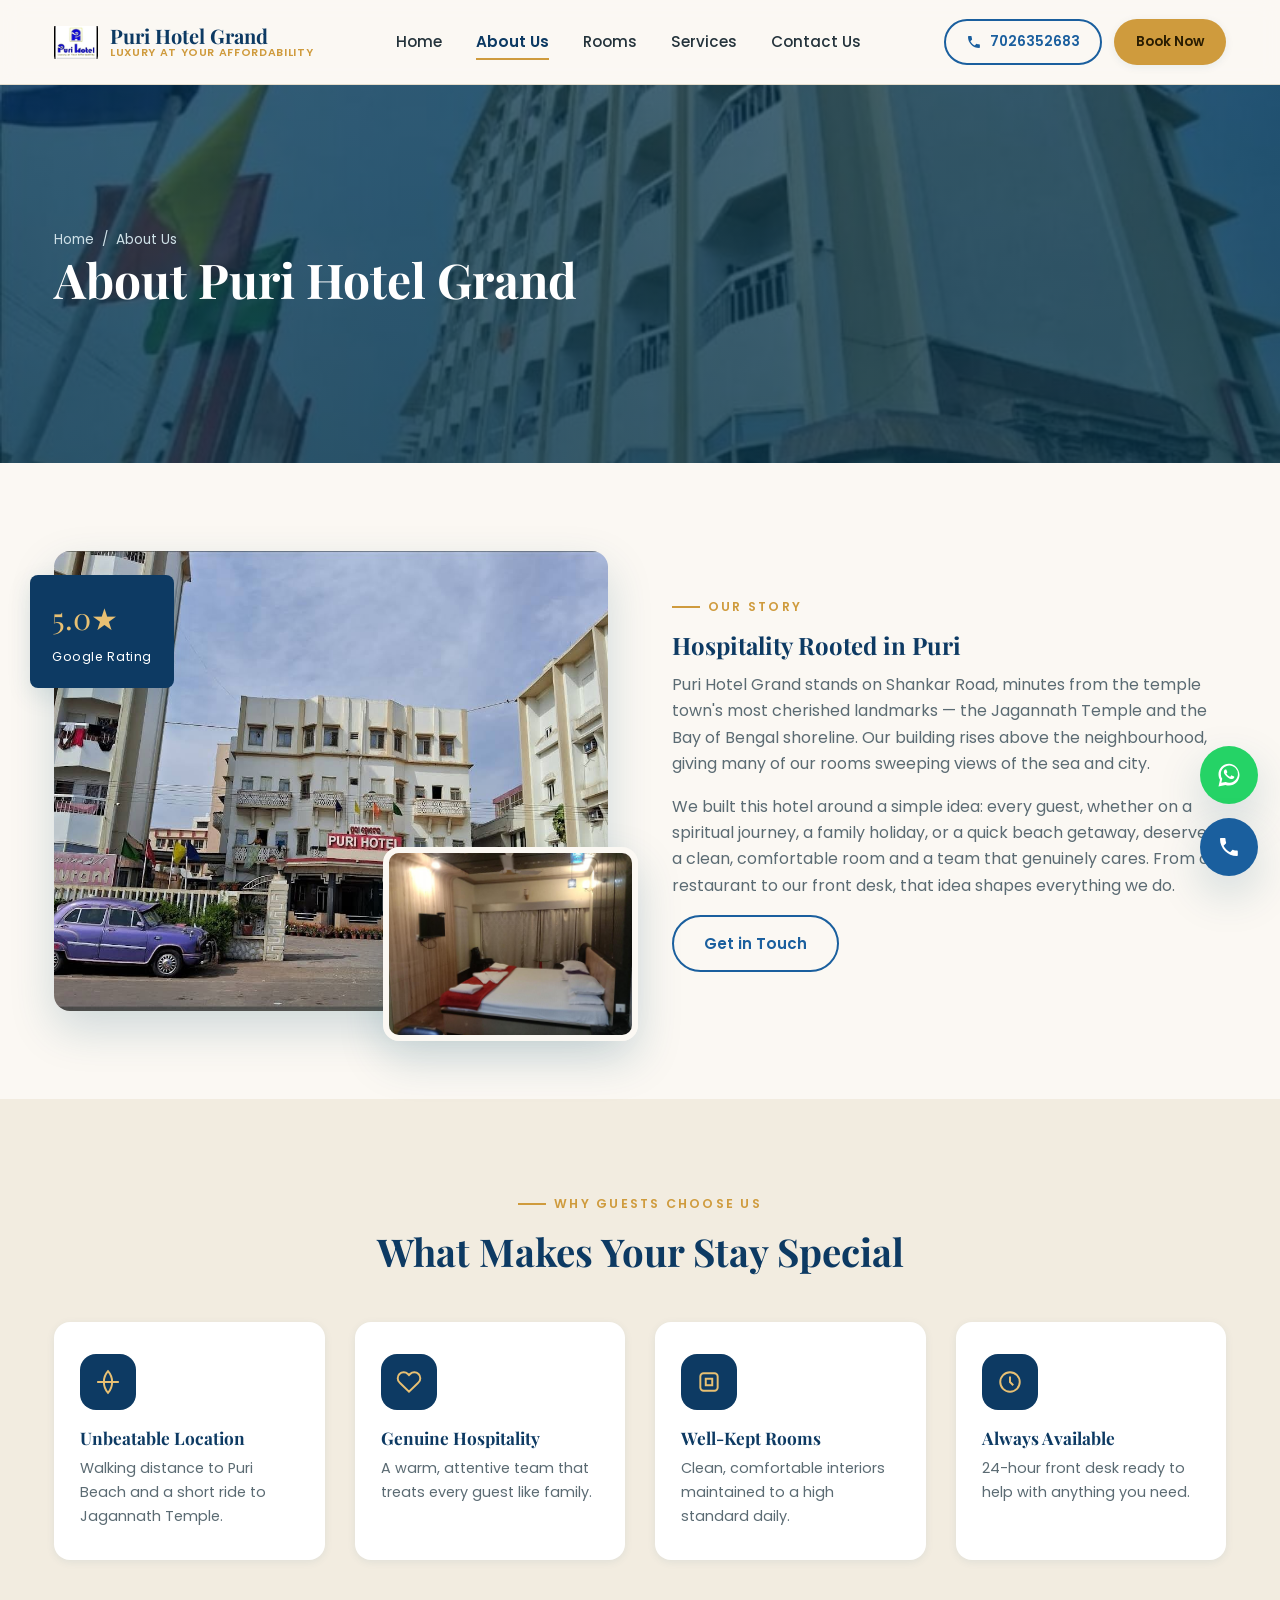
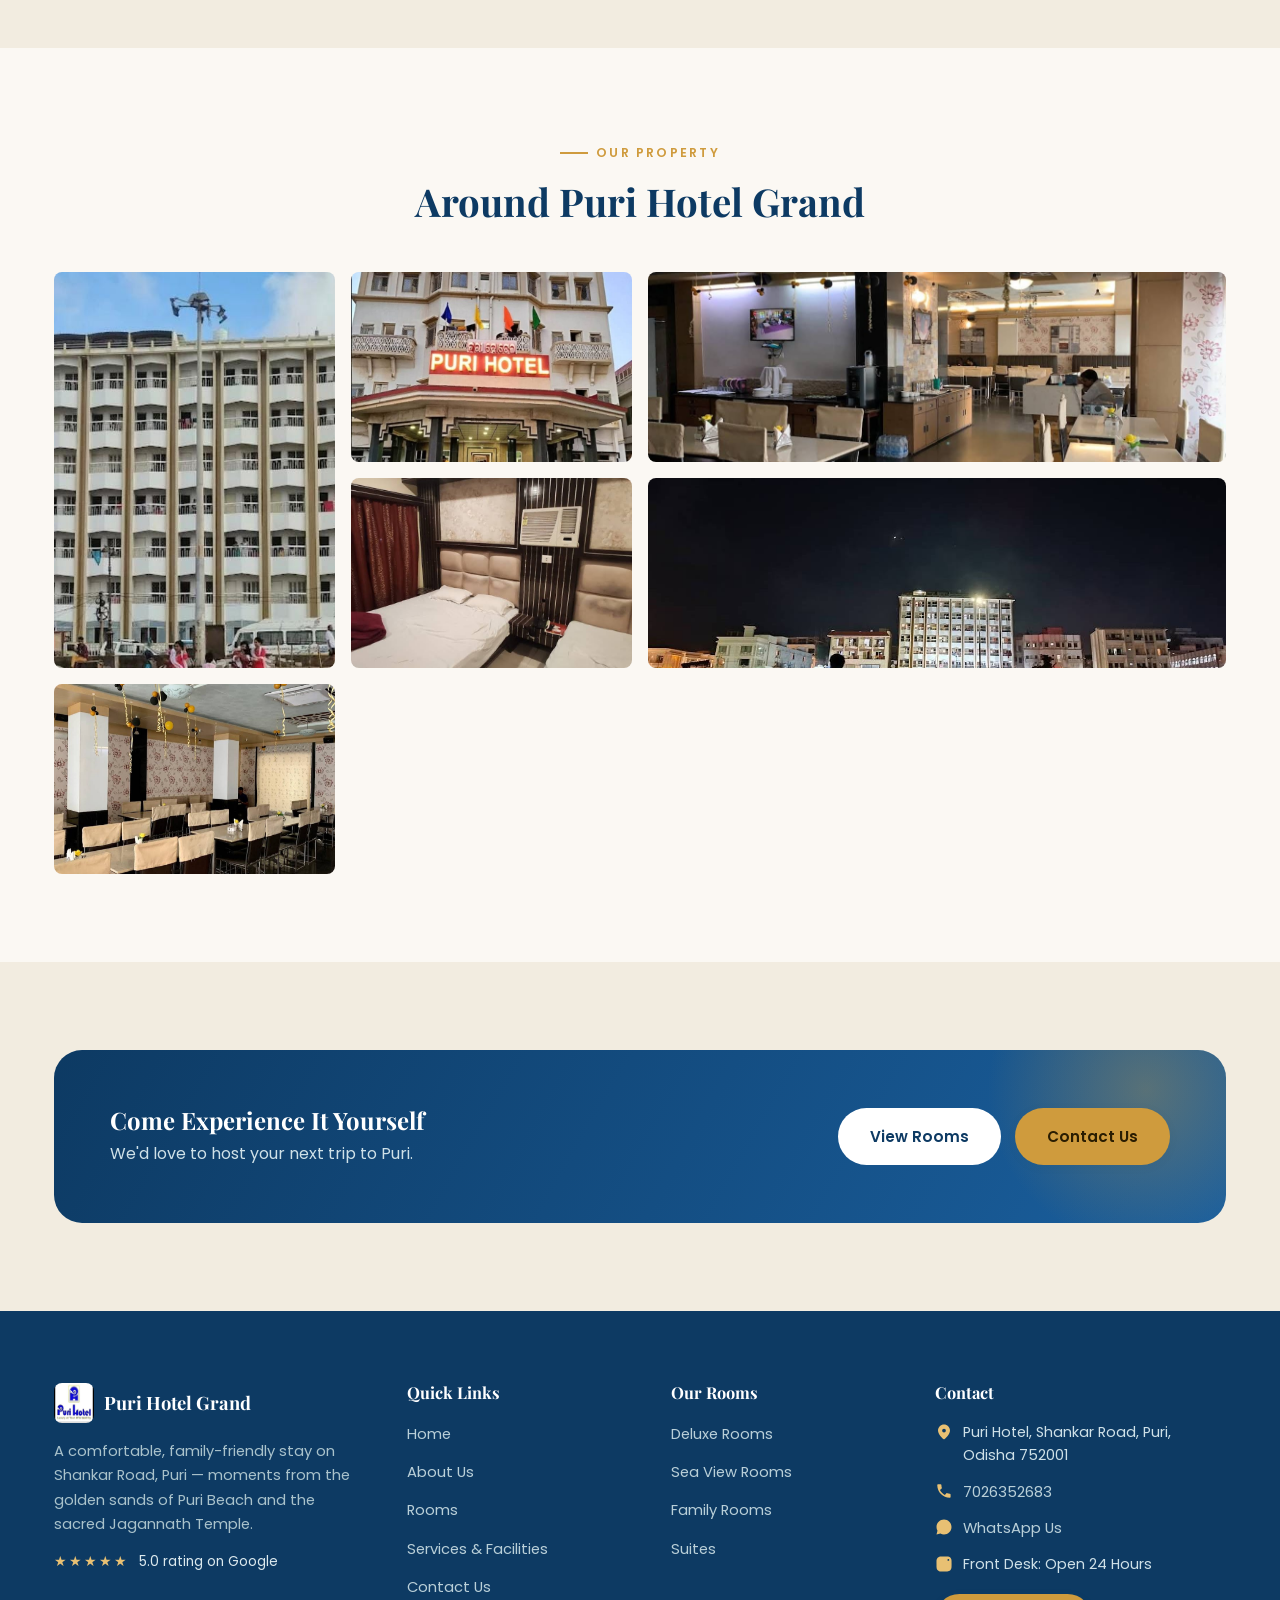
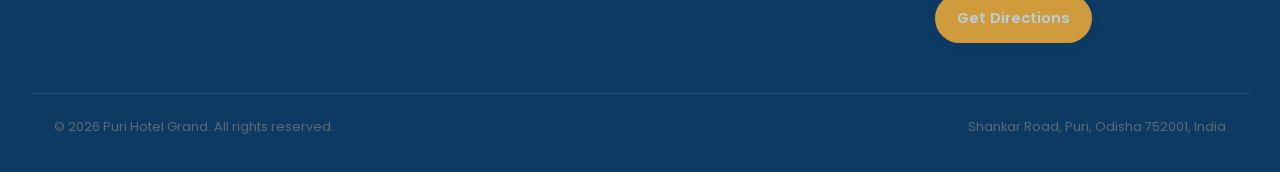
==== commit 84ef13fa: "number" ====
--- a/about-us.html
+++ b/about-us.html
@@ -53,7 +53,7 @@
     "images/puri-building.jpg"
   ],
   "url": "index.html",
-  "telephone": "+91-7352765545",
+  "telephone": "+91-7026352683",
   "priceRange": "₹2,000 - ₹6,000",
   "address": {
     "@type": "PostalAddress",
@@ -106,9 +106,9 @@
     </nav>
 
     <div class="header-cta">
-      <a href="tel:+917352765545" class="btn btn-outline btn-sm">
+      <a href="tel:+917026352683" class="btn btn-outline btn-sm">
         <svg viewBox="0 0 24 24" width="16" height="16" fill="currentColor" aria-hidden="true"><path d="M6.6 10.8c1.4 2.8 3.7 5.1 6.5 6.5l2.2-2.2c.3-.3.7-.4 1-.2 1.1.4 2.3.6 3.5.6.6 0 1 .4 1 1V20c0 .6-.4 1-1 1C10.6 21 3 13.4 3 4c0-.6.4-1 1-1h3.5c.6 0 1 .4 1 1 0 1.2.2 2.4.6 3.5.1.4 0 .8-.2 1l-2.3 2.3z"/></svg>
-        7352765545
+        7026352683
       </a>
       <a href="rooms.html" class="btn btn-primary btn-sm">Book Now</a>
     </div>
@@ -266,11 +266,11 @@
         </li>
         <li>
           <svg viewBox="0 0 24 24" width="18" height="18" fill="currentColor" aria-hidden="true"><path d="M6.6 10.8c1.4 2.8 3.7 5.1 6.5 6.5l2.2-2.2c.3-.3.7-.4 1-.2 1.1.4 2.3.6 3.5.6.6 0 1 .4 1 1V20c0 .6-.4 1-1 1C10.6 21 3 13.4 3 4c0-.6.4-1 1-1h3.5c.6 0 1 .4 1 1 0 1.2.2 2.4.6 3.5.1.4 0 .8-.2 1l-2.3 2.3z"/></svg>
-          <a href="tel:+917352765545">7352765545</a>
+          <a href="tel:+917026352683">7026352683</a>
         </li>
         <li>
           <svg viewBox="0 0 24 24" width="18" height="18" fill="currentColor" aria-hidden="true"><path d="M12 2C6.5 2 2 6.5 2 12c0 1.8.5 3.5 1.3 5L2 22l5.2-1.3c1.5.8 3.1 1.3 4.8 1.3 5.5 0 10-4.5 10-10S17.5 2 12 2z"/></svg>
-          <a href="https://wa.me/917352765545" target="_blank" rel="noopener">WhatsApp Us</a>
+          <a href="https://wa.me/917026352683" target="_blank" rel="noopener">WhatsApp Us</a>
         </li>
         <li>
           <svg viewBox="0 0 24 24" width="18" height="18" fill="currentColor" aria-hidden="true"><path d="M12 7a5 5 0 1 0 0 10 5 5 0 0 0 0-10zm0 8a3 3 0 1 1 0-6 3 3 0 0 1 0 6zm7-8.5a1.2 1.2 0 1 1-2.4 0 1.2 1.2 0 0 1 2.4 0zM12 2c-2.7 0-3.1 0-4.2.06-1.1.05-1.8.2-2.4.45-.7.27-1.2.63-1.8 1.2-.6.6-.9 1.1-1.2 1.8-.24.6-.4 1.3-.45 2.4C2 8.9 2 9.3 2 12s0 3.1.06 4.2c.05 1.1.2 1.8.45 2.4.27.7.63 1.2 1.2 1.8.6.6 1.1.9 1.8 1.2.6.24 1.3.4 2.4.45C8.9 22 9.3 22 12 22s3.1 0 4.2-.06c1.1-.05 1.8-.2 2.4-.45.7-.27 1.2-.63 1.8-1.2.6-.6.9-1.1 1.2-1.8.24-.6.4-1.3.45-2.4.06-1.1.06-1.5.06-4.2s0-3.1-.06-4.2c-.05-1.1-.2-1.8-.45-2.4-.27-.7-.63-1.2-1.2-1.8-.6-.6-1.1-.9-1.8-1.2-.6-.24-1.3-.4-2.4-.45C15.1 2 14.7 2 12 2z"/></svg>
@@ -290,12 +290,12 @@
 </footer>
 
 <div class="floating-actions" role="complementary" aria-label="Quick contact">
-  <a href="https://wa.me/917352765545?text=Hi%20Puri%20Hotel%20Grand%2C%20I%20would%20like%20to%20know%20more%20about%20room%20availability."
+  <a href="https://wa.me/917026352683?text=Hi%20Puri%20Hotel%20Grand%2C%20I%20would%20like%20to%20know%20more%20about%20room%20availability."
      class="fab fab-whatsapp" target="_blank" rel="noopener" aria-label="Chat with us on WhatsApp">
     <svg viewBox="0 0 32 32" width="28" height="28" fill="currentColor" aria-hidden="true"><path d="M16.01 3C9.38 3 4 8.38 4 15.01c0 2.3.63 4.44 1.72 6.28L4 29l7.9-1.66a11.94 11.94 0 0 0 4.11.73C22.64 28.07 28 22.7 28 16.06 28 9.44 22.64 3 16.01 3zm0 21.8c-1.3 0-2.57-.24-3.75-.7l-.27-.1-4.7.99.99-4.58-.12-.29a9.72 9.72 0 0 1-1.5-5.11c0-5.4 4.4-9.79 9.8-9.79 2.6 0 5.05 1.02 6.9 2.87a9.72 9.72 0 0 1 2.86 6.9c0 5.4-4.4 9.81-9.21 9.81zm5.36-7.34c-.29-.15-1.74-.86-2.01-.96-.27-.1-.47-.15-.66.15-.2.29-.76.96-.93 1.16-.17.2-.34.22-.63.07-.29-.15-1.22-.45-2.33-1.43-.86-.77-1.44-1.72-1.61-2.01-.17-.29-.02-.45.13-.6.13-.13.29-.34.44-.51.15-.17.2-.29.29-.49.1-.2.05-.37-.02-.51-.07-.15-.66-1.59-.9-2.18-.24-.57-.48-.5-.66-.5h-.56c-.2 0-.51.07-.78.37-.27.29-1.02 1-1.02 2.44s1.05 2.83 1.19 3.03c.15.2 2.07 3.16 5.02 4.43.7.3 1.25.48 1.68.62.7.22 1.34.19 1.84.12.56-.08 1.74-.71 1.98-1.4.24-.68.24-1.27.17-1.4-.07-.12-.27-.2-.56-.35z"/></svg>
     <span class="fab-tooltip">Chat on WhatsApp</span>
   </a>
-  <a href="tel:+917352765545" class="fab fab-call" aria-label="Call Puri Hotel Grand">
+  <a href="tel:+917026352683" class="fab fab-call" aria-label="Call Puri Hotel Grand">
     <svg viewBox="0 0 24 24" width="24" height="24" fill="currentColor" aria-hidden="true"><path d="M6.6 10.8c1.4 2.8 3.7 5.1 6.5 6.5l2.2-2.2c.3-.3.7-.4 1-.2 1.1.4 2.3.6 3.5.6.6 0 1 .4 1 1V20c0 .6-.4 1-1 1C10.6 21 3 13.4 3 4c0-.6.4-1 1-1h3.5c.6 0 1 .4 1 1 0 1.2.2 2.4.6 3.5.1.4 0 .8-.2 1l-2.3 2.3z"/></svg>
     <span class="fab-tooltip">Call Now</span>
   </a>
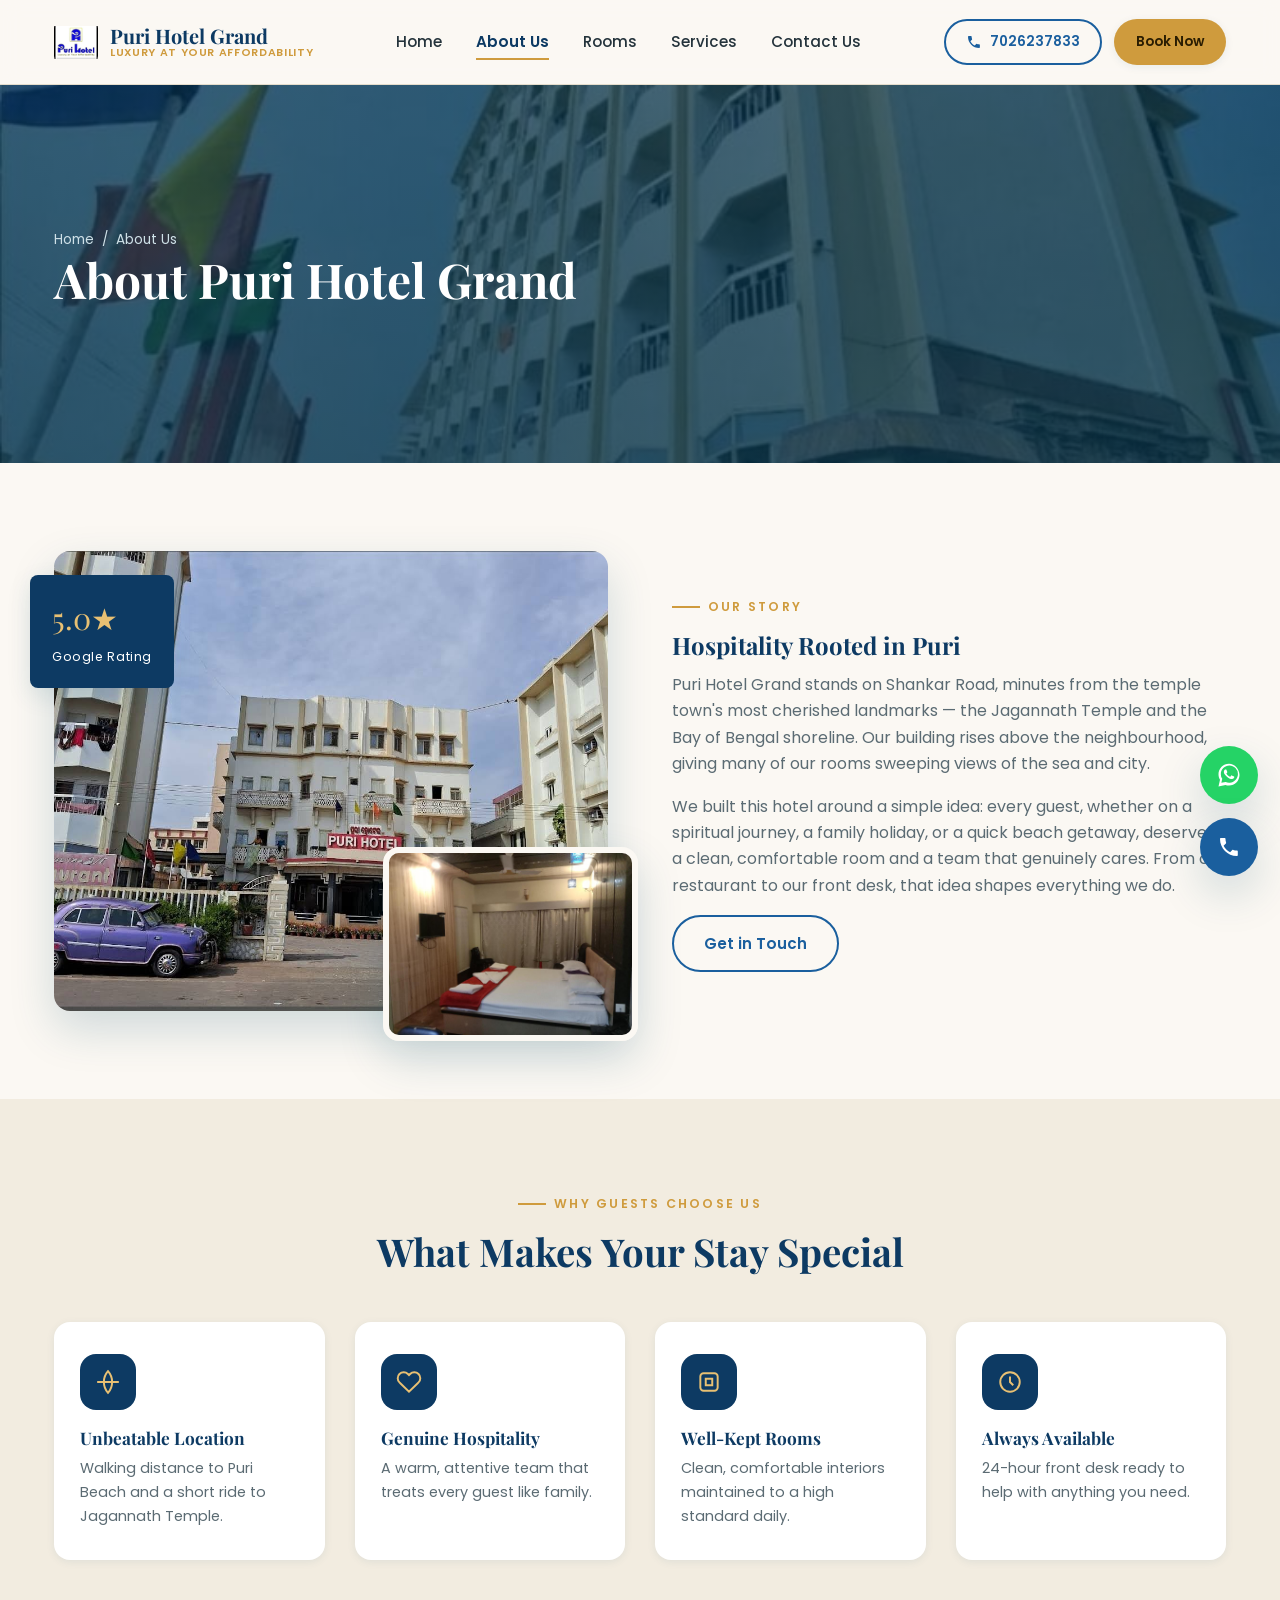
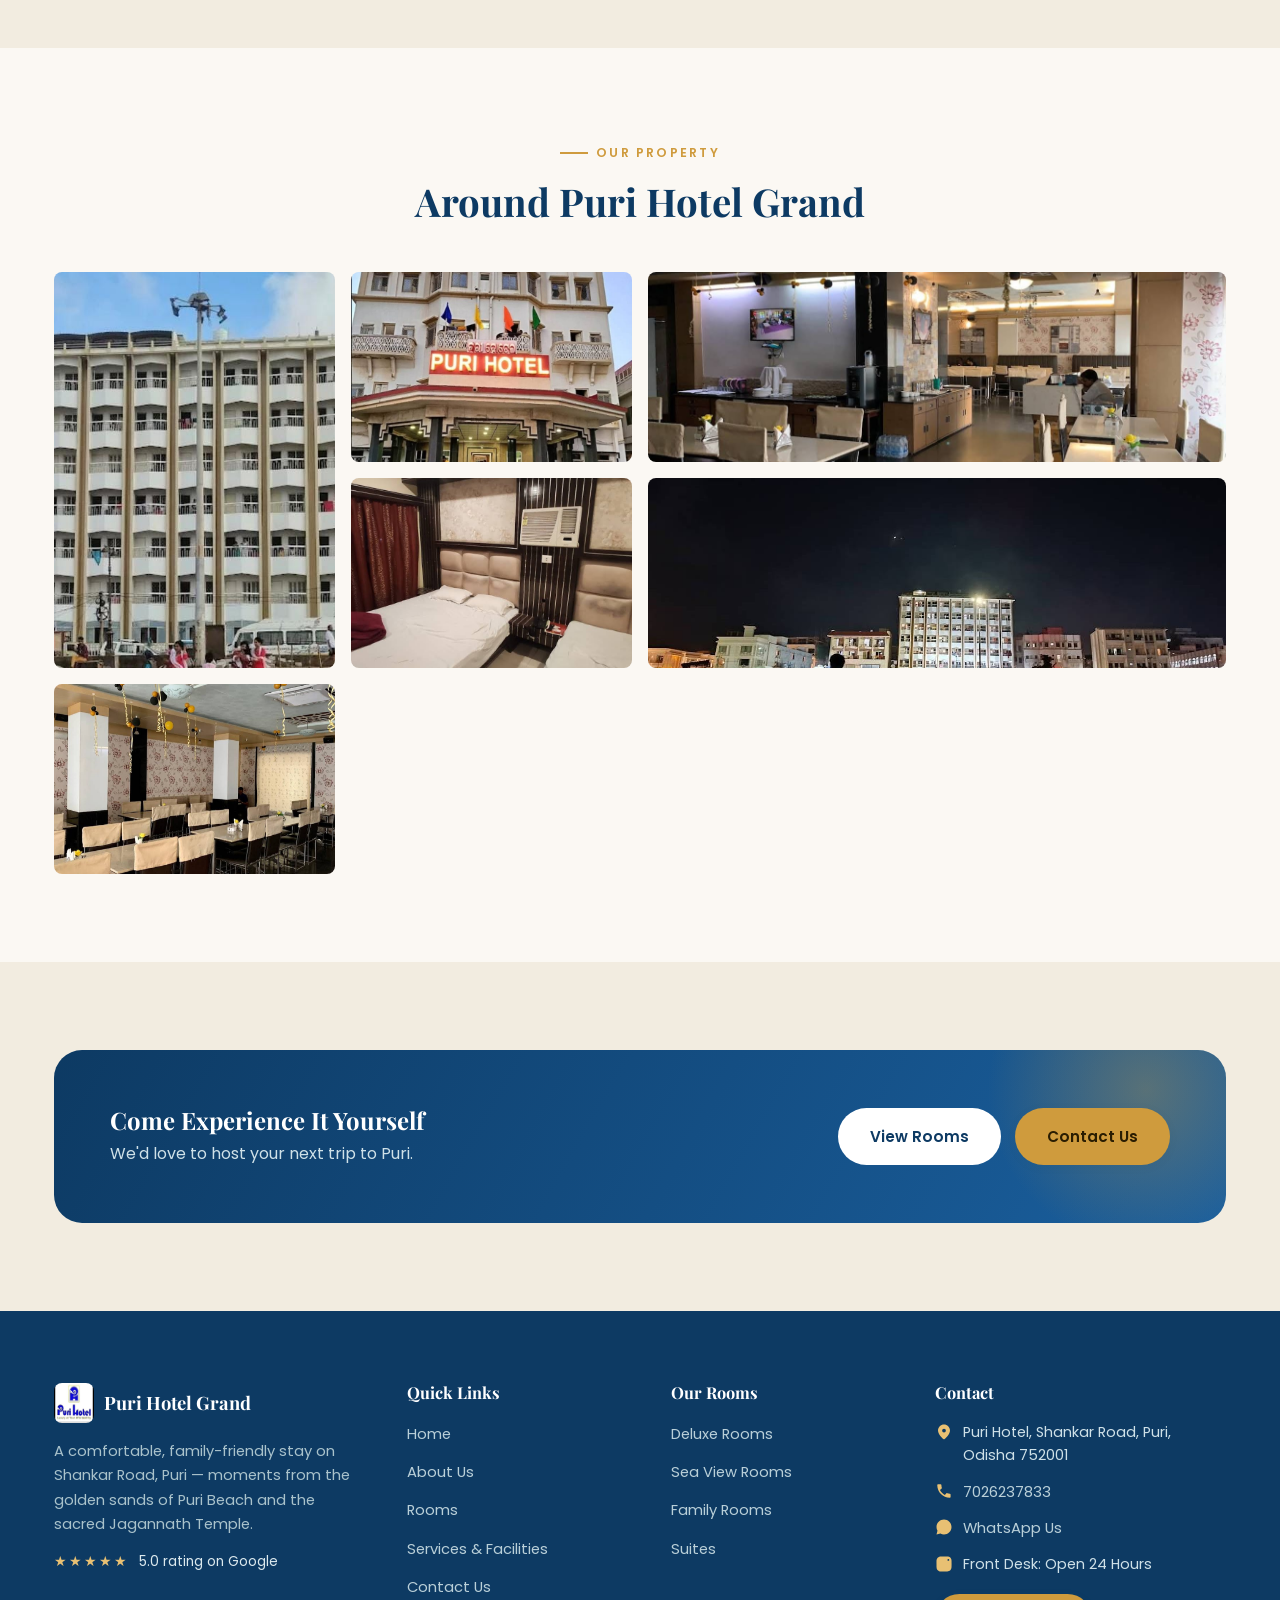
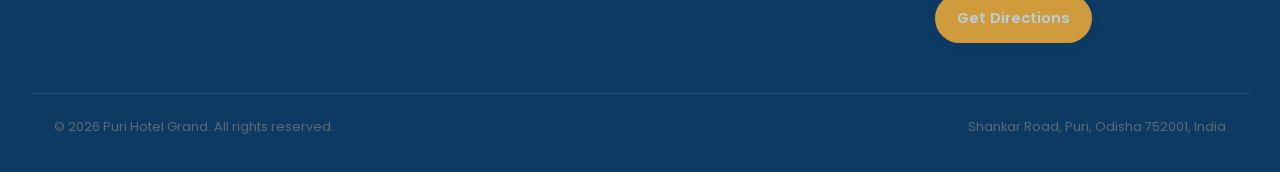
==== commit 52de91ae: "mob no" ====
--- a/about-us.html
+++ b/about-us.html
@@ -53,7 +53,7 @@
     "images/puri-building.jpg"
   ],
   "url": "index.html",
-  "telephone": "+91-7026352683",
+  "telephone": "+91-7026237833",
   "priceRange": "₹2,000 - ₹6,000",
   "address": {
     "@type": "PostalAddress",
@@ -106,9 +106,9 @@
     </nav>
 
     <div class="header-cta">
-      <a href="tel:+917026352683" class="btn btn-outline btn-sm">
+      <a href="tel:+917026237833" class="btn btn-outline btn-sm">
         <svg viewBox="0 0 24 24" width="16" height="16" fill="currentColor" aria-hidden="true"><path d="M6.6 10.8c1.4 2.8 3.7 5.1 6.5 6.5l2.2-2.2c.3-.3.7-.4 1-.2 1.1.4 2.3.6 3.5.6.6 0 1 .4 1 1V20c0 .6-.4 1-1 1C10.6 21 3 13.4 3 4c0-.6.4-1 1-1h3.5c.6 0 1 .4 1 1 0 1.2.2 2.4.6 3.5.1.4 0 .8-.2 1l-2.3 2.3z"/></svg>
-        7026352683
+        7026237833
       </a>
       <a href="rooms.html" class="btn btn-primary btn-sm">Book Now</a>
     </div>
@@ -266,11 +266,11 @@
         </li>
         <li>
           <svg viewBox="0 0 24 24" width="18" height="18" fill="currentColor" aria-hidden="true"><path d="M6.6 10.8c1.4 2.8 3.7 5.1 6.5 6.5l2.2-2.2c.3-.3.7-.4 1-.2 1.1.4 2.3.6 3.5.6.6 0 1 .4 1 1V20c0 .6-.4 1-1 1C10.6 21 3 13.4 3 4c0-.6.4-1 1-1h3.5c.6 0 1 .4 1 1 0 1.2.2 2.4.6 3.5.1.4 0 .8-.2 1l-2.3 2.3z"/></svg>
-          <a href="tel:+917026352683">7026352683</a>
+          <a href="tel:+917026237833">7026237833</a>
         </li>
         <li>
           <svg viewBox="0 0 24 24" width="18" height="18" fill="currentColor" aria-hidden="true"><path d="M12 2C6.5 2 2 6.5 2 12c0 1.8.5 3.5 1.3 5L2 22l5.2-1.3c1.5.8 3.1 1.3 4.8 1.3 5.5 0 10-4.5 10-10S17.5 2 12 2z"/></svg>
-          <a href="https://wa.me/917026352683" target="_blank" rel="noopener">WhatsApp Us</a>
+          <a href="https://wa.me/917026237833" target="_blank" rel="noopener">WhatsApp Us</a>
         </li>
         <li>
           <svg viewBox="0 0 24 24" width="18" height="18" fill="currentColor" aria-hidden="true"><path d="M12 7a5 5 0 1 0 0 10 5 5 0 0 0 0-10zm0 8a3 3 0 1 1 0-6 3 3 0 0 1 0 6zm7-8.5a1.2 1.2 0 1 1-2.4 0 1.2 1.2 0 0 1 2.4 0zM12 2c-2.7 0-3.1 0-4.2.06-1.1.05-1.8.2-2.4.45-.7.27-1.2.63-1.8 1.2-.6.6-.9 1.1-1.2 1.8-.24.6-.4 1.3-.45 2.4C2 8.9 2 9.3 2 12s0 3.1.06 4.2c.05 1.1.2 1.8.45 2.4.27.7.63 1.2 1.2 1.8.6.6 1.1.9 1.8 1.2.6.24 1.3.4 2.4.45C8.9 22 9.3 22 12 22s3.1 0 4.2-.06c1.1-.05 1.8-.2 2.4-.45.7-.27 1.2-.63 1.8-1.2.6-.6.9-1.1 1.2-1.8.24-.6.4-1.3.45-2.4.06-1.1.06-1.5.06-4.2s0-3.1-.06-4.2c-.05-1.1-.2-1.8-.45-2.4-.27-.7-.63-1.2-1.2-1.8-.6-.6-1.1-.9-1.8-1.2-.6-.24-1.3-.4-2.4-.45C15.1 2 14.7 2 12 2z"/></svg>
@@ -290,12 +290,12 @@
 </footer>
 
 <div class="floating-actions" role="complementary" aria-label="Quick contact">
-  <a href="https://wa.me/917026352683?text=Hi%20Puri%20Hotel%20Grand%2C%20I%20would%20like%20to%20know%20more%20about%20room%20availability."
+  <a href="https://wa.me/917026237833?text=Hi%20Puri%20Hotel%20Grand%2C%20I%20would%20like%20to%20know%20more%20about%20room%20availability."
      class="fab fab-whatsapp" target="_blank" rel="noopener" aria-label="Chat with us on WhatsApp">
     <svg viewBox="0 0 32 32" width="28" height="28" fill="currentColor" aria-hidden="true"><path d="M16.01 3C9.38 3 4 8.38 4 15.01c0 2.3.63 4.44 1.72 6.28L4 29l7.9-1.66a11.94 11.94 0 0 0 4.11.73C22.64 28.07 28 22.7 28 16.06 28 9.44 22.64 3 16.01 3zm0 21.8c-1.3 0-2.57-.24-3.75-.7l-.27-.1-4.7.99.99-4.58-.12-.29a9.72 9.72 0 0 1-1.5-5.11c0-5.4 4.4-9.79 9.8-9.79 2.6 0 5.05 1.02 6.9 2.87a9.72 9.72 0 0 1 2.86 6.9c0 5.4-4.4 9.81-9.21 9.81zm5.36-7.34c-.29-.15-1.74-.86-2.01-.96-.27-.1-.47-.15-.66.15-.2.29-.76.96-.93 1.16-.17.2-.34.22-.63.07-.29-.15-1.22-.45-2.33-1.43-.86-.77-1.44-1.72-1.61-2.01-.17-.29-.02-.45.13-.6.13-.13.29-.34.44-.51.15-.17.2-.29.29-.49.1-.2.05-.37-.02-.51-.07-.15-.66-1.59-.9-2.18-.24-.57-.48-.5-.66-.5h-.56c-.2 0-.51.07-.78.37-.27.29-1.02 1-1.02 2.44s1.05 2.83 1.19 3.03c.15.2 2.07 3.16 5.02 4.43.7.3 1.25.48 1.68.62.7.22 1.34.19 1.84.12.56-.08 1.74-.71 1.98-1.4.24-.68.24-1.27.17-1.4-.07-.12-.27-.2-.56-.35z"/></svg>
     <span class="fab-tooltip">Chat on WhatsApp</span>
   </a>
-  <a href="tel:+917026352683" class="fab fab-call" aria-label="Call Puri Hotel Grand">
+  <a href="tel:+917026237833" class="fab fab-call" aria-label="Call Puri Hotel Grand">
     <svg viewBox="0 0 24 24" width="24" height="24" fill="currentColor" aria-hidden="true"><path d="M6.6 10.8c1.4 2.8 3.7 5.1 6.5 6.5l2.2-2.2c.3-.3.7-.4 1-.2 1.1.4 2.3.6 3.5.6.6 0 1 .4 1 1V20c0 .6-.4 1-1 1C10.6 21 3 13.4 3 4c0-.6.4-1 1-1h3.5c.6 0 1 .4 1 1 0 1.2.2 2.4.6 3.5.1.4 0 .8-.2 1l-2.3 2.3z"/></svg>
     <span class="fab-tooltip">Call Now</span>
   </a>
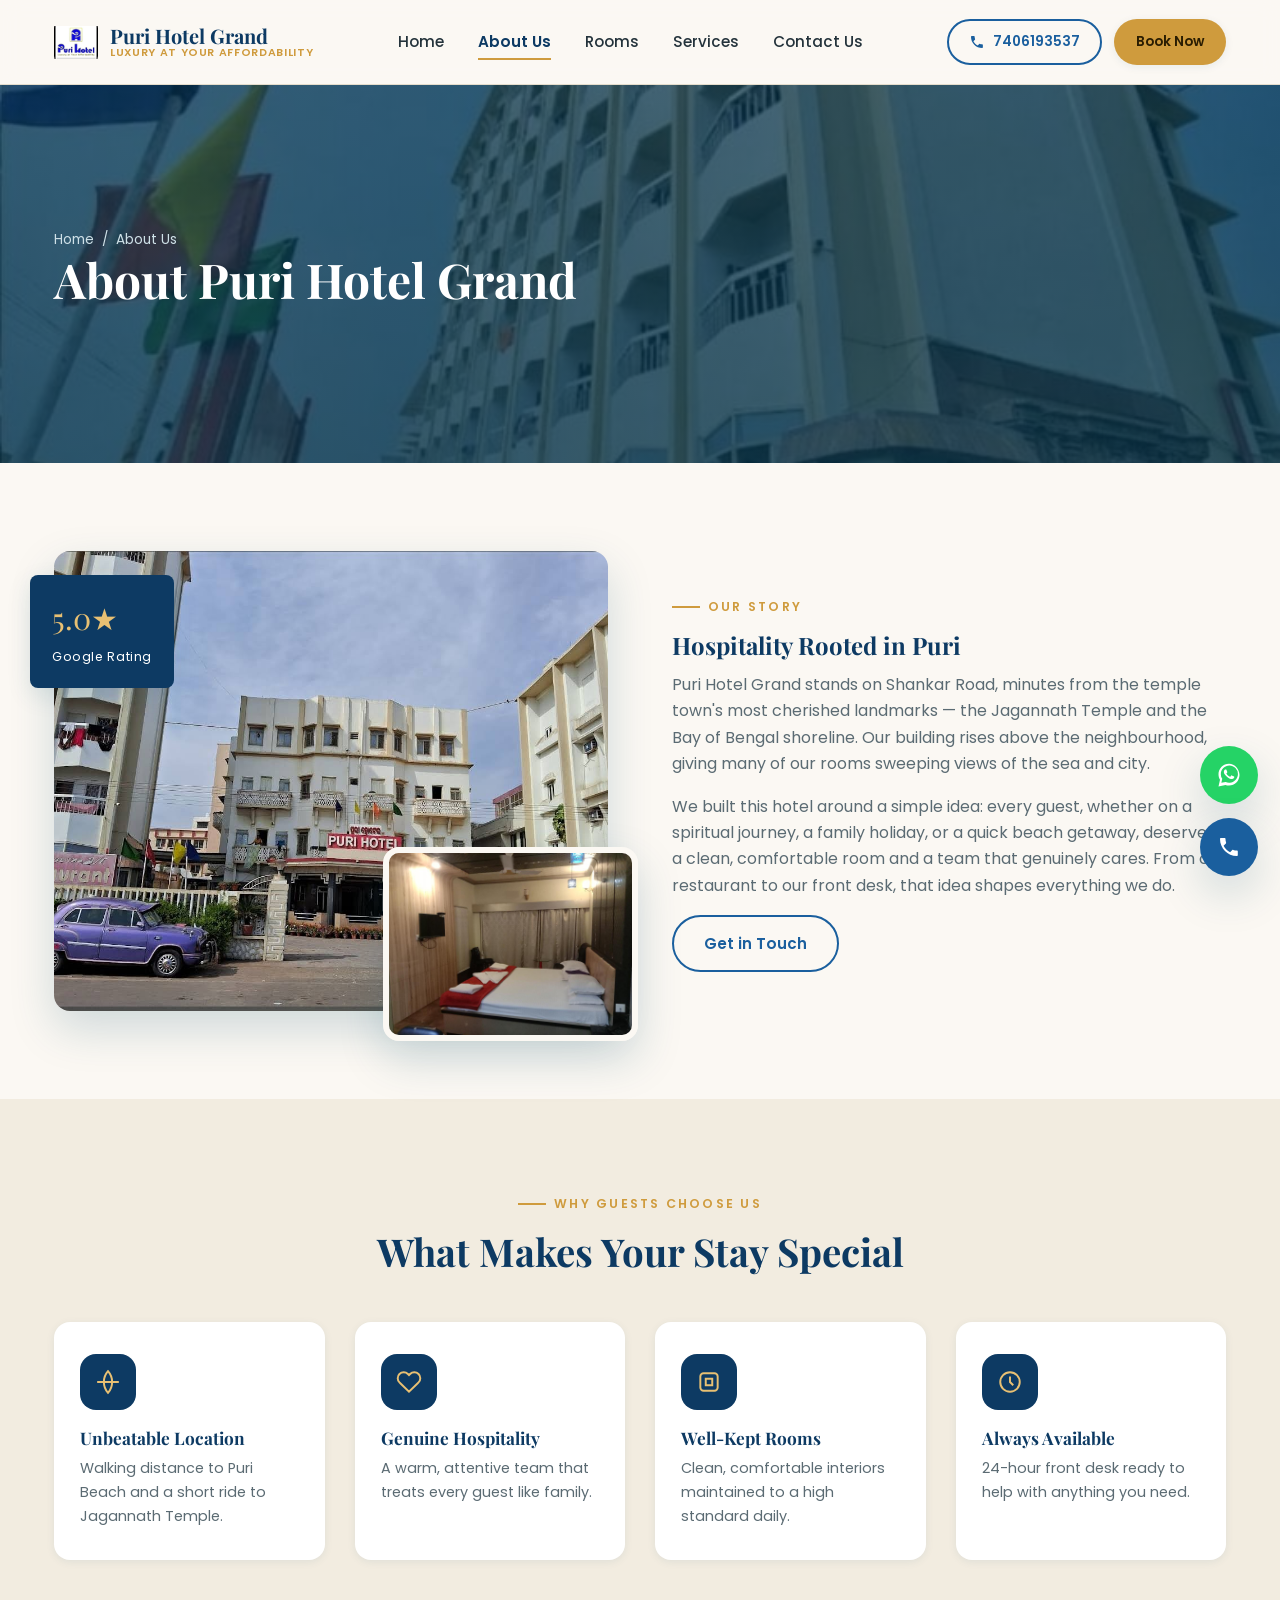
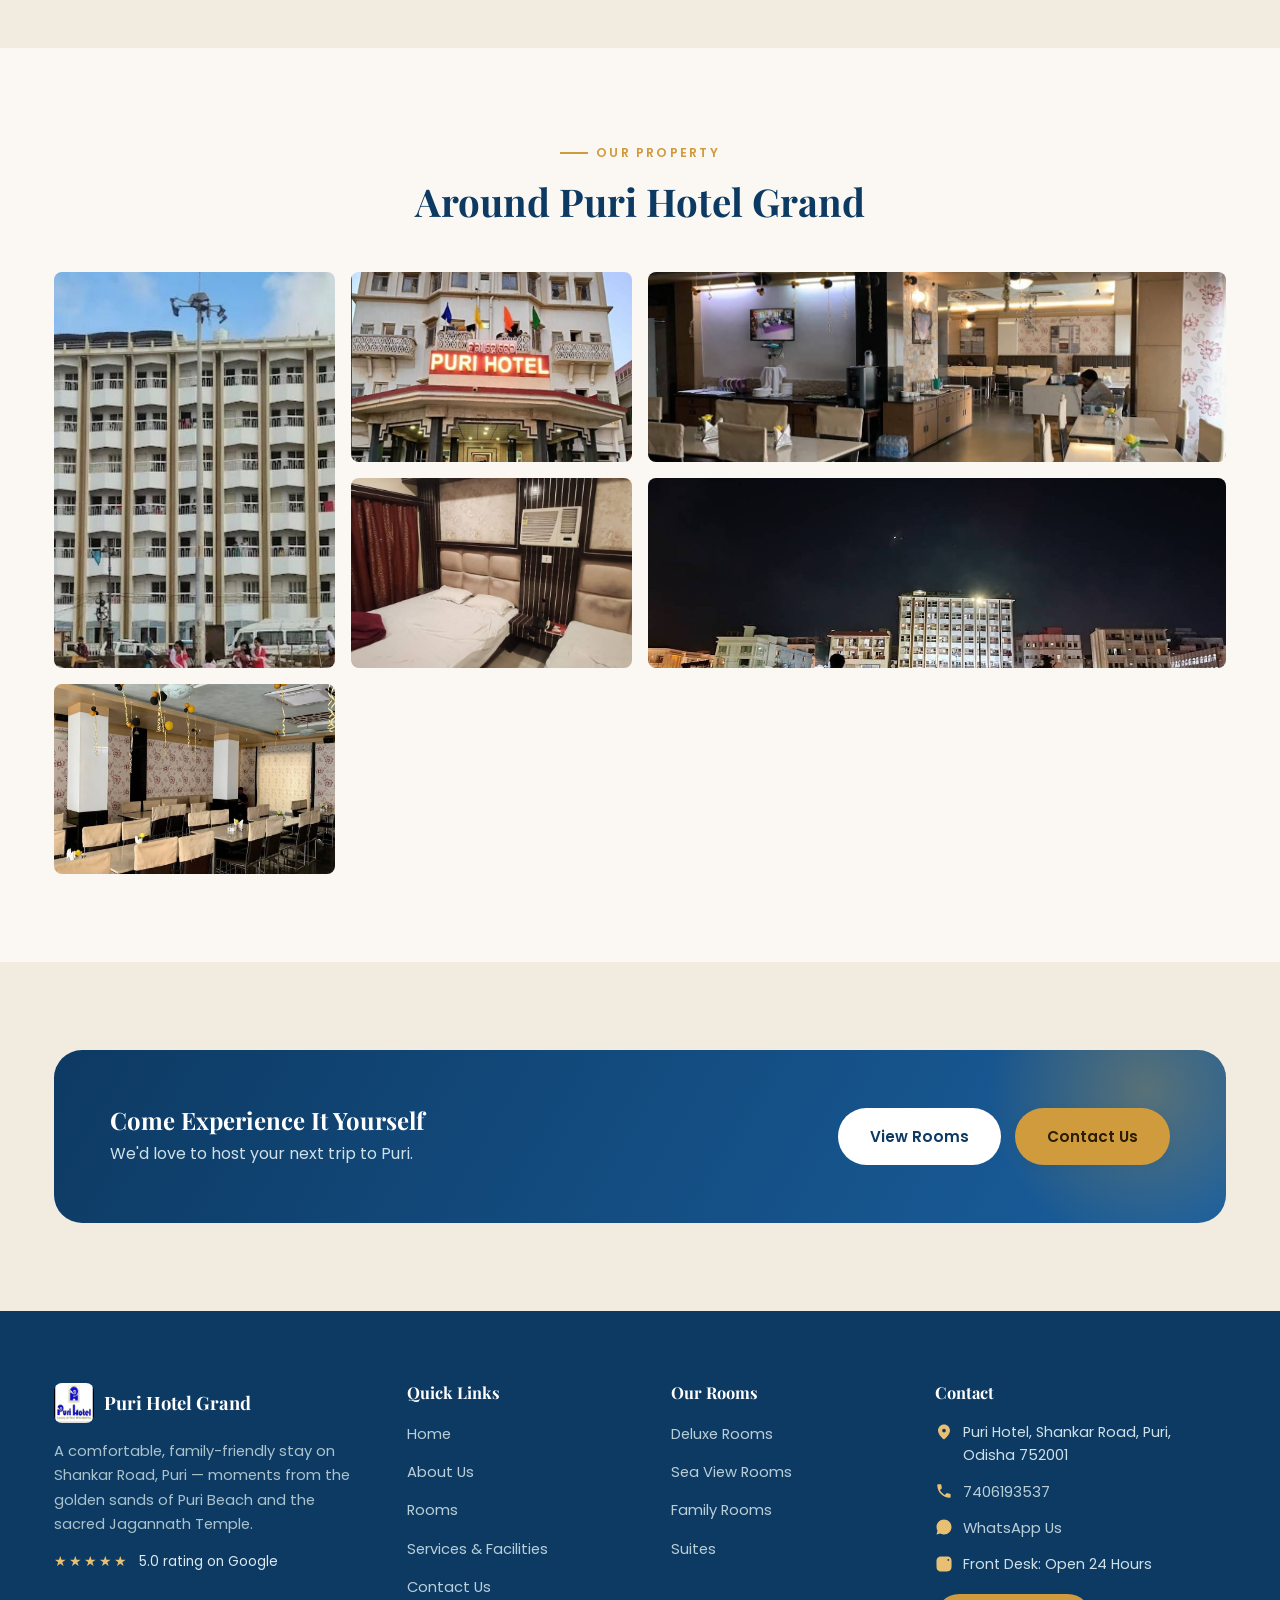
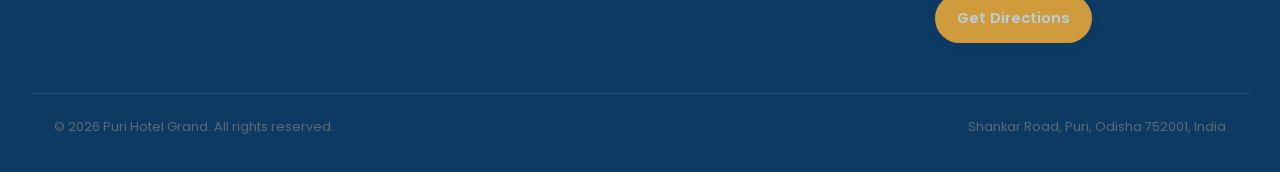
==== commit 7c7ff7b5: "mob" ====
--- a/about-us.html
+++ b/about-us.html
@@ -53,7 +53,7 @@
     "images/puri-building.jpg"
   ],
   "url": "index.html",
-  "telephone": "+91-7026237833",
+  "telephone": "+91-7406193537",
   "priceRange": "₹2,000 - ₹6,000",
   "address": {
     "@type": "PostalAddress",
@@ -106,9 +106,9 @@
     </nav>
 
     <div class="header-cta">
-      <a href="tel:+917026237833" class="btn btn-outline btn-sm">
+      <a href="tel:+917406193537" class="btn btn-outline btn-sm">
         <svg viewBox="0 0 24 24" width="16" height="16" fill="currentColor" aria-hidden="true"><path d="M6.6 10.8c1.4 2.8 3.7 5.1 6.5 6.5l2.2-2.2c.3-.3.7-.4 1-.2 1.1.4 2.3.6 3.5.6.6 0 1 .4 1 1V20c0 .6-.4 1-1 1C10.6 21 3 13.4 3 4c0-.6.4-1 1-1h3.5c.6 0 1 .4 1 1 0 1.2.2 2.4.6 3.5.1.4 0 .8-.2 1l-2.3 2.3z"/></svg>
-        7026237833
+        7406193537
       </a>
       <a href="rooms.html" class="btn btn-primary btn-sm">Book Now</a>
     </div>
@@ -266,11 +266,11 @@
         </li>
         <li>
           <svg viewBox="0 0 24 24" width="18" height="18" fill="currentColor" aria-hidden="true"><path d="M6.6 10.8c1.4 2.8 3.7 5.1 6.5 6.5l2.2-2.2c.3-.3.7-.4 1-.2 1.1.4 2.3.6 3.5.6.6 0 1 .4 1 1V20c0 .6-.4 1-1 1C10.6 21 3 13.4 3 4c0-.6.4-1 1-1h3.5c.6 0 1 .4 1 1 0 1.2.2 2.4.6 3.5.1.4 0 .8-.2 1l-2.3 2.3z"/></svg>
-          <a href="tel:+917026237833">7026237833</a>
+          <a href="tel:+917406193537">7406193537</a>
         </li>
         <li>
           <svg viewBox="0 0 24 24" width="18" height="18" fill="currentColor" aria-hidden="true"><path d="M12 2C6.5 2 2 6.5 2 12c0 1.8.5 3.5 1.3 5L2 22l5.2-1.3c1.5.8 3.1 1.3 4.8 1.3 5.5 0 10-4.5 10-10S17.5 2 12 2z"/></svg>
-          <a href="https://wa.me/917026237833" target="_blank" rel="noopener">WhatsApp Us</a>
+          <a href="https://wa.me/917406193537" target="_blank" rel="noopener">WhatsApp Us</a>
         </li>
         <li>
           <svg viewBox="0 0 24 24" width="18" height="18" fill="currentColor" aria-hidden="true"><path d="M12 7a5 5 0 1 0 0 10 5 5 0 0 0 0-10zm0 8a3 3 0 1 1 0-6 3 3 0 0 1 0 6zm7-8.5a1.2 1.2 0 1 1-2.4 0 1.2 1.2 0 0 1 2.4 0zM12 2c-2.7 0-3.1 0-4.2.06-1.1.05-1.8.2-2.4.45-.7.27-1.2.63-1.8 1.2-.6.6-.9 1.1-1.2 1.8-.24.6-.4 1.3-.45 2.4C2 8.9 2 9.3 2 12s0 3.1.06 4.2c.05 1.1.2 1.8.45 2.4.27.7.63 1.2 1.2 1.8.6.6 1.1.9 1.8 1.2.6.24 1.3.4 2.4.45C8.9 22 9.3 22 12 22s3.1 0 4.2-.06c1.1-.05 1.8-.2 2.4-.45.7-.27 1.2-.63 1.8-1.2.6-.6.9-1.1 1.2-1.8.24-.6.4-1.3.45-2.4.06-1.1.06-1.5.06-4.2s0-3.1-.06-4.2c-.05-1.1-.2-1.8-.45-2.4-.27-.7-.63-1.2-1.2-1.8-.6-.6-1.1-.9-1.8-1.2-.6-.24-1.3-.4-2.4-.45C15.1 2 14.7 2 12 2z"/></svg>
@@ -290,12 +290,12 @@
 </footer>
 
 <div class="floating-actions" role="complementary" aria-label="Quick contact">
-  <a href="https://wa.me/917026237833?text=Hi%20Puri%20Hotel%20Grand%2C%20I%20would%20like%20to%20know%20more%20about%20room%20availability."
+  <a href="https://wa.me/917406193537?text=Hi%20Puri%20Hotel%20Grand%2C%20I%20would%20like%20to%20know%20more%20about%20room%20availability."
      class="fab fab-whatsapp" target="_blank" rel="noopener" aria-label="Chat with us on WhatsApp">
     <svg viewBox="0 0 32 32" width="28" height="28" fill="currentColor" aria-hidden="true"><path d="M16.01 3C9.38 3 4 8.38 4 15.01c0 2.3.63 4.44 1.72 6.28L4 29l7.9-1.66a11.94 11.94 0 0 0 4.11.73C22.64 28.07 28 22.7 28 16.06 28 9.44 22.64 3 16.01 3zm0 21.8c-1.3 0-2.57-.24-3.75-.7l-.27-.1-4.7.99.99-4.58-.12-.29a9.72 9.72 0 0 1-1.5-5.11c0-5.4 4.4-9.79 9.8-9.79 2.6 0 5.05 1.02 6.9 2.87a9.72 9.72 0 0 1 2.86 6.9c0 5.4-4.4 9.81-9.21 9.81zm5.36-7.34c-.29-.15-1.74-.86-2.01-.96-.27-.1-.47-.15-.66.15-.2.29-.76.96-.93 1.16-.17.2-.34.22-.63.07-.29-.15-1.22-.45-2.33-1.43-.86-.77-1.44-1.72-1.61-2.01-.17-.29-.02-.45.13-.6.13-.13.29-.34.44-.51.15-.17.2-.29.29-.49.1-.2.05-.37-.02-.51-.07-.15-.66-1.59-.9-2.18-.24-.57-.48-.5-.66-.5h-.56c-.2 0-.51.07-.78.37-.27.29-1.02 1-1.02 2.44s1.05 2.83 1.19 3.03c.15.2 2.07 3.16 5.02 4.43.7.3 1.25.48 1.68.62.7.22 1.34.19 1.84.12.56-.08 1.74-.71 1.98-1.4.24-.68.24-1.27.17-1.4-.07-.12-.27-.2-.56-.35z"/></svg>
     <span class="fab-tooltip">Chat on WhatsApp</span>
   </a>
-  <a href="tel:+917026237833" class="fab fab-call" aria-label="Call Puri Hotel Grand">
+  <a href="tel:+917406193537" class="fab fab-call" aria-label="Call Puri Hotel Grand">
     <svg viewBox="0 0 24 24" width="24" height="24" fill="currentColor" aria-hidden="true"><path d="M6.6 10.8c1.4 2.8 3.7 5.1 6.5 6.5l2.2-2.2c.3-.3.7-.4 1-.2 1.1.4 2.3.6 3.5.6.6 0 1 .4 1 1V20c0 .6-.4 1-1 1C10.6 21 3 13.4 3 4c0-.6.4-1 1-1h3.5c.6 0 1 .4 1 1 0 1.2.2 2.4.6 3.5.1.4 0 .8-.2 1l-2.3 2.3z"/></svg>
     <span class="fab-tooltip">Call Now</span>
   </a>
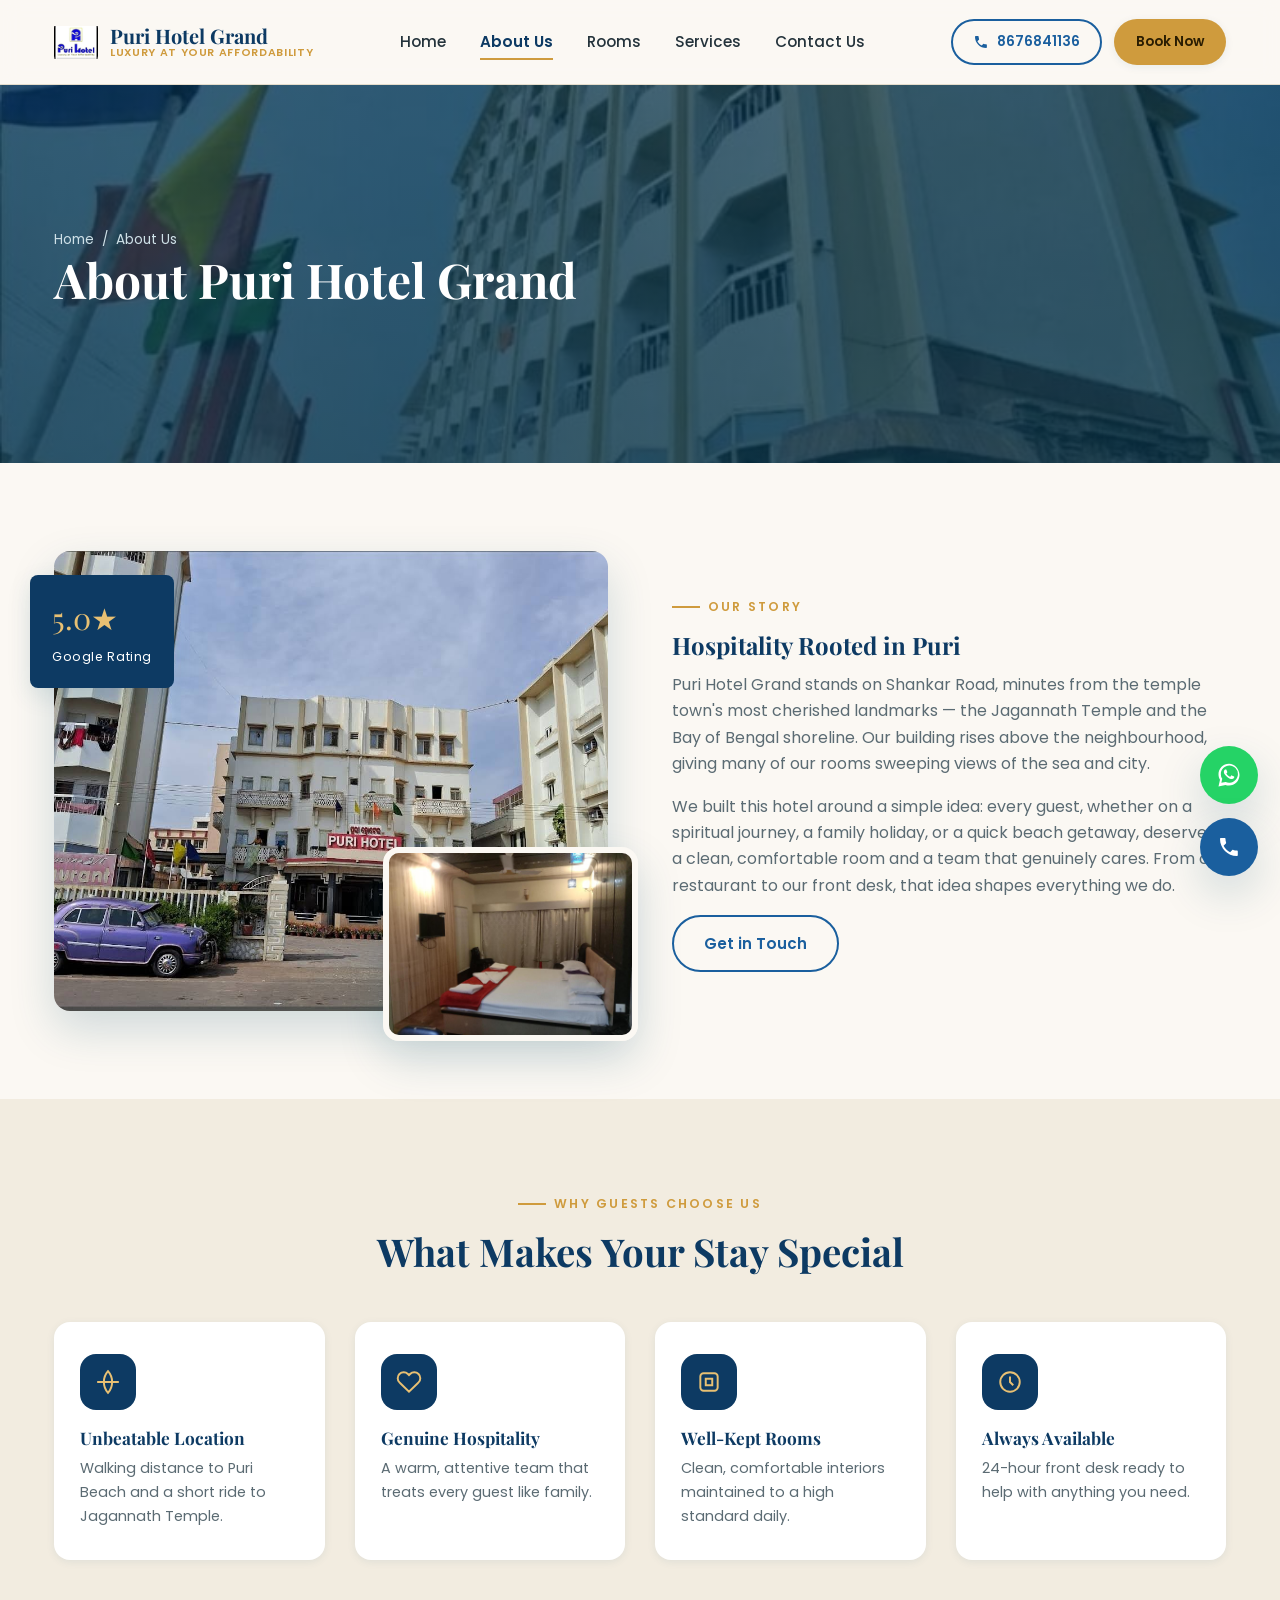
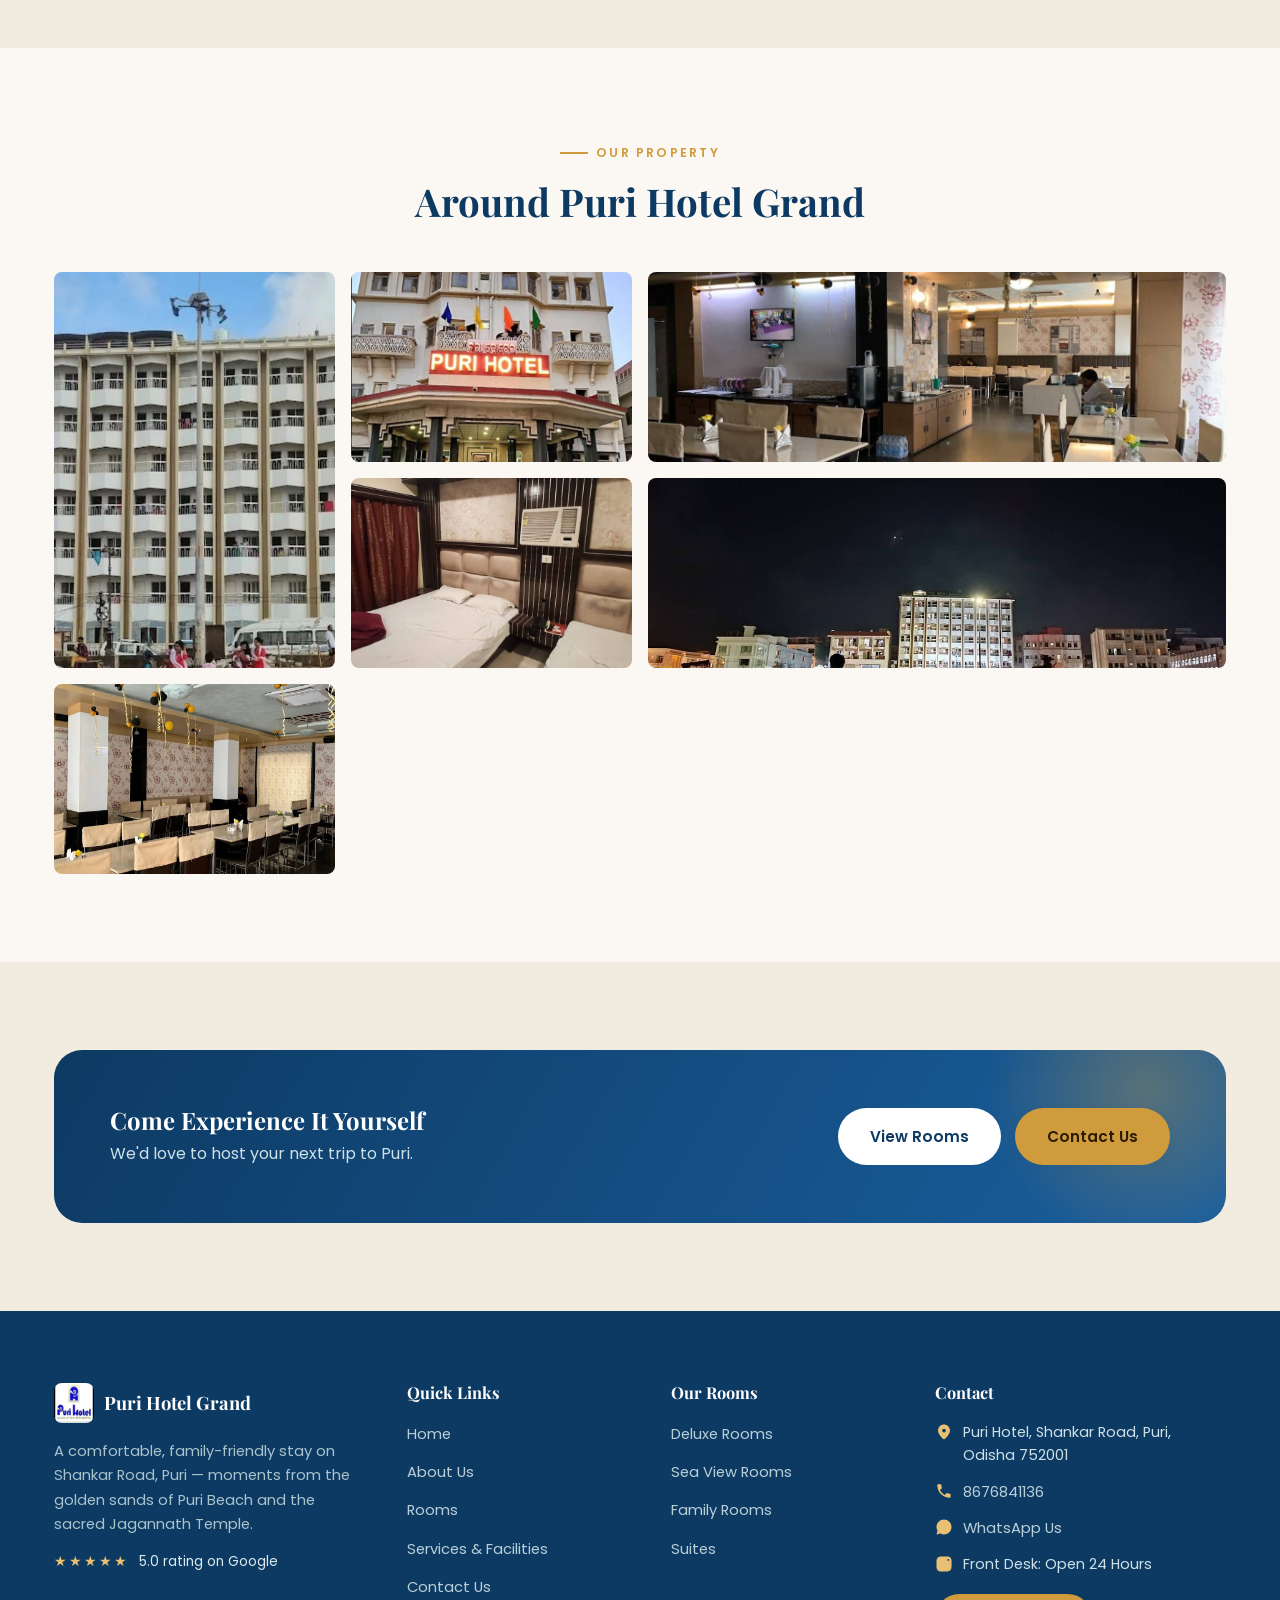
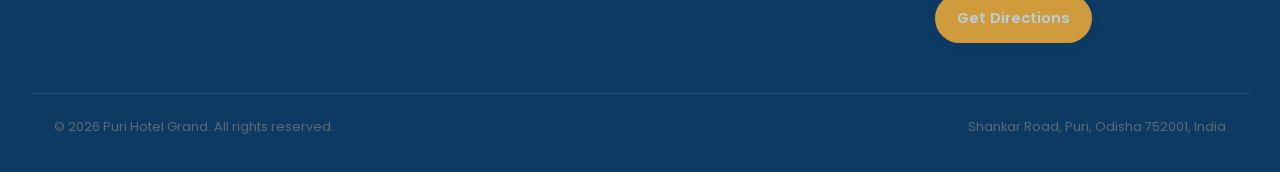
==== commit 03412571: "mob" ====
--- a/about-us.html
+++ b/about-us.html
@@ -53,7 +53,7 @@
     "images/puri-building.jpg"
   ],
   "url": "index.html",
-  "telephone": "+91-7406193537",
+  "telephone": "+91-8676841136",
   "priceRange": "₹2,000 - ₹6,000",
   "address": {
     "@type": "PostalAddress",
@@ -106,9 +106,9 @@
     </nav>
 
     <div class="header-cta">
-      <a href="tel:+917406193537" class="btn btn-outline btn-sm">
+      <a href="tel:+918676841136" class="btn btn-outline btn-sm">
         <svg viewBox="0 0 24 24" width="16" height="16" fill="currentColor" aria-hidden="true"><path d="M6.6 10.8c1.4 2.8 3.7 5.1 6.5 6.5l2.2-2.2c.3-.3.7-.4 1-.2 1.1.4 2.3.6 3.5.6.6 0 1 .4 1 1V20c0 .6-.4 1-1 1C10.6 21 3 13.4 3 4c0-.6.4-1 1-1h3.5c.6 0 1 .4 1 1 0 1.2.2 2.4.6 3.5.1.4 0 .8-.2 1l-2.3 2.3z"/></svg>
-        7406193537
+        8676841136
       </a>
       <a href="rooms.html" class="btn btn-primary btn-sm">Book Now</a>
     </div>
@@ -266,11 +266,11 @@
         </li>
         <li>
           <svg viewBox="0 0 24 24" width="18" height="18" fill="currentColor" aria-hidden="true"><path d="M6.6 10.8c1.4 2.8 3.7 5.1 6.5 6.5l2.2-2.2c.3-.3.7-.4 1-.2 1.1.4 2.3.6 3.5.6.6 0 1 .4 1 1V20c0 .6-.4 1-1 1C10.6 21 3 13.4 3 4c0-.6.4-1 1-1h3.5c.6 0 1 .4 1 1 0 1.2.2 2.4.6 3.5.1.4 0 .8-.2 1l-2.3 2.3z"/></svg>
-          <a href="tel:+917406193537">7406193537</a>
+          <a href="tel:+918676841136">8676841136</a>
         </li>
         <li>
           <svg viewBox="0 0 24 24" width="18" height="18" fill="currentColor" aria-hidden="true"><path d="M12 2C6.5 2 2 6.5 2 12c0 1.8.5 3.5 1.3 5L2 22l5.2-1.3c1.5.8 3.1 1.3 4.8 1.3 5.5 0 10-4.5 10-10S17.5 2 12 2z"/></svg>
-          <a href="https://wa.me/917406193537" target="_blank" rel="noopener">WhatsApp Us</a>
+          <a href="https://wa.me/918676841136" target="_blank" rel="noopener">WhatsApp Us</a>
         </li>
         <li>
           <svg viewBox="0 0 24 24" width="18" height="18" fill="currentColor" aria-hidden="true"><path d="M12 7a5 5 0 1 0 0 10 5 5 0 0 0 0-10zm0 8a3 3 0 1 1 0-6 3 3 0 0 1 0 6zm7-8.5a1.2 1.2 0 1 1-2.4 0 1.2 1.2 0 0 1 2.4 0zM12 2c-2.7 0-3.1 0-4.2.06-1.1.05-1.8.2-2.4.45-.7.27-1.2.63-1.8 1.2-.6.6-.9 1.1-1.2 1.8-.24.6-.4 1.3-.45 2.4C2 8.9 2 9.3 2 12s0 3.1.06 4.2c.05 1.1.2 1.8.45 2.4.27.7.63 1.2 1.2 1.8.6.6 1.1.9 1.8 1.2.6.24 1.3.4 2.4.45C8.9 22 9.3 22 12 22s3.1 0 4.2-.06c1.1-.05 1.8-.2 2.4-.45.7-.27 1.2-.63 1.8-1.2.6-.6.9-1.1 1.2-1.8.24-.6.4-1.3.45-2.4.06-1.1.06-1.5.06-4.2s0-3.1-.06-4.2c-.05-1.1-.2-1.8-.45-2.4-.27-.7-.63-1.2-1.2-1.8-.6-.6-1.1-.9-1.8-1.2-.6-.24-1.3-.4-2.4-.45C15.1 2 14.7 2 12 2z"/></svg>
@@ -290,12 +290,12 @@
 </footer>
 
 <div class="floating-actions" role="complementary" aria-label="Quick contact">
-  <a href="https://wa.me/917406193537?text=Hi%20Puri%20Hotel%20Grand%2C%20I%20would%20like%20to%20know%20more%20about%20room%20availability."
+  <a href="https://wa.me/918676841136?text=Hi%20Puri%20Hotel%20Grand%2C%20I%20would%20like%20to%20know%20more%20about%20room%20availability."
      class="fab fab-whatsapp" target="_blank" rel="noopener" aria-label="Chat with us on WhatsApp">
     <svg viewBox="0 0 32 32" width="28" height="28" fill="currentColor" aria-hidden="true"><path d="M16.01 3C9.38 3 4 8.38 4 15.01c0 2.3.63 4.44 1.72 6.28L4 29l7.9-1.66a11.94 11.94 0 0 0 4.11.73C22.64 28.07 28 22.7 28 16.06 28 9.44 22.64 3 16.01 3zm0 21.8c-1.3 0-2.57-.24-3.75-.7l-.27-.1-4.7.99.99-4.58-.12-.29a9.72 9.72 0 0 1-1.5-5.11c0-5.4 4.4-9.79 9.8-9.79 2.6 0 5.05 1.02 6.9 2.87a9.72 9.72 0 0 1 2.86 6.9c0 5.4-4.4 9.81-9.21 9.81zm5.36-7.34c-.29-.15-1.74-.86-2.01-.96-.27-.1-.47-.15-.66.15-.2.29-.76.96-.93 1.16-.17.2-.34.22-.63.07-.29-.15-1.22-.45-2.33-1.43-.86-.77-1.44-1.72-1.61-2.01-.17-.29-.02-.45.13-.6.13-.13.29-.34.44-.51.15-.17.2-.29.29-.49.1-.2.05-.37-.02-.51-.07-.15-.66-1.59-.9-2.18-.24-.57-.48-.5-.66-.5h-.56c-.2 0-.51.07-.78.37-.27.29-1.02 1-1.02 2.44s1.05 2.83 1.19 3.03c.15.2 2.07 3.16 5.02 4.43.7.3 1.25.48 1.68.62.7.22 1.34.19 1.84.12.56-.08 1.74-.71 1.98-1.4.24-.68.24-1.27.17-1.4-.07-.12-.27-.2-.56-.35z"/></svg>
     <span class="fab-tooltip">Chat on WhatsApp</span>
   </a>
-  <a href="tel:+917406193537" class="fab fab-call" aria-label="Call Puri Hotel Grand">
+  <a href="tel:+918676841136" class="fab fab-call" aria-label="Call Puri Hotel Grand">
     <svg viewBox="0 0 24 24" width="24" height="24" fill="currentColor" aria-hidden="true"><path d="M6.6 10.8c1.4 2.8 3.7 5.1 6.5 6.5l2.2-2.2c.3-.3.7-.4 1-.2 1.1.4 2.3.6 3.5.6.6 0 1 .4 1 1V20c0 .6-.4 1-1 1C10.6 21 3 13.4 3 4c0-.6.4-1 1-1h3.5c.6 0 1 .4 1 1 0 1.2.2 2.4.6 3.5.1.4 0 .8-.2 1l-2.3 2.3z"/></svg>
     <span class="fab-tooltip">Call Now</span>
   </a>
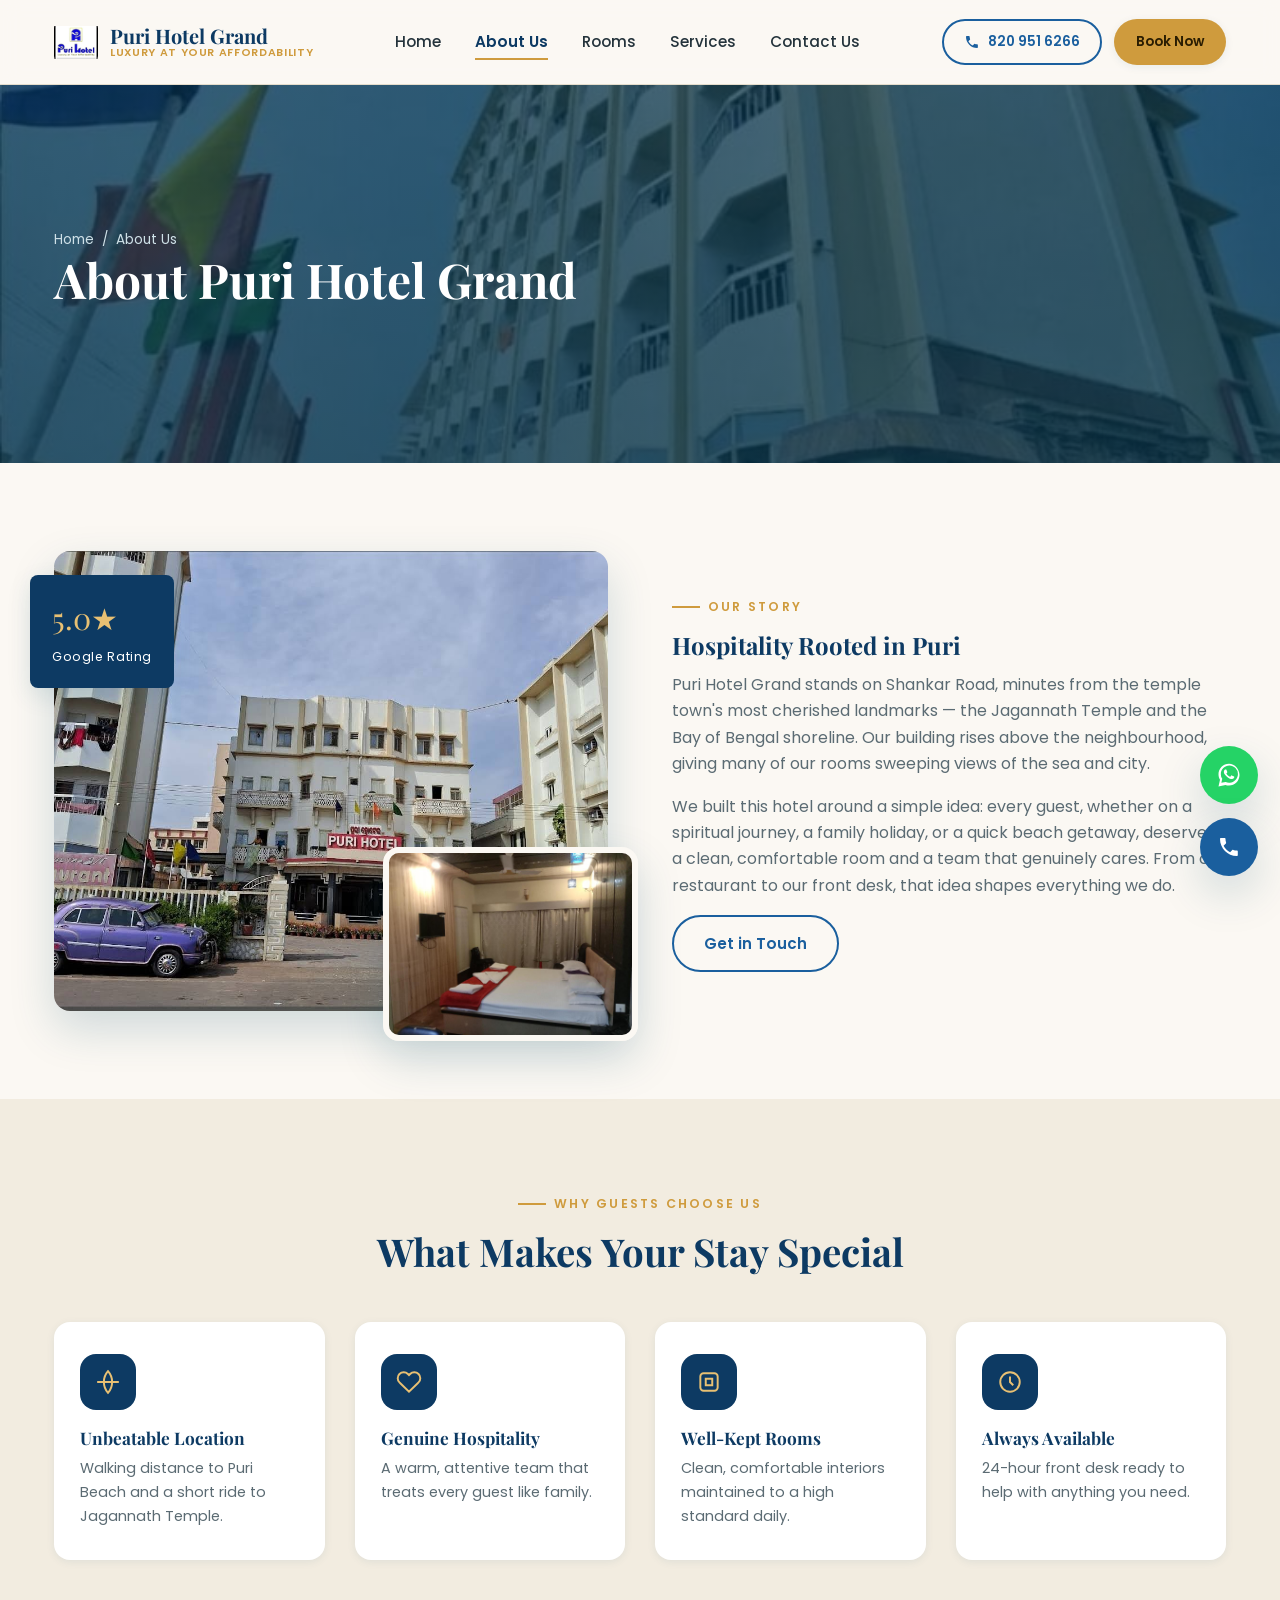
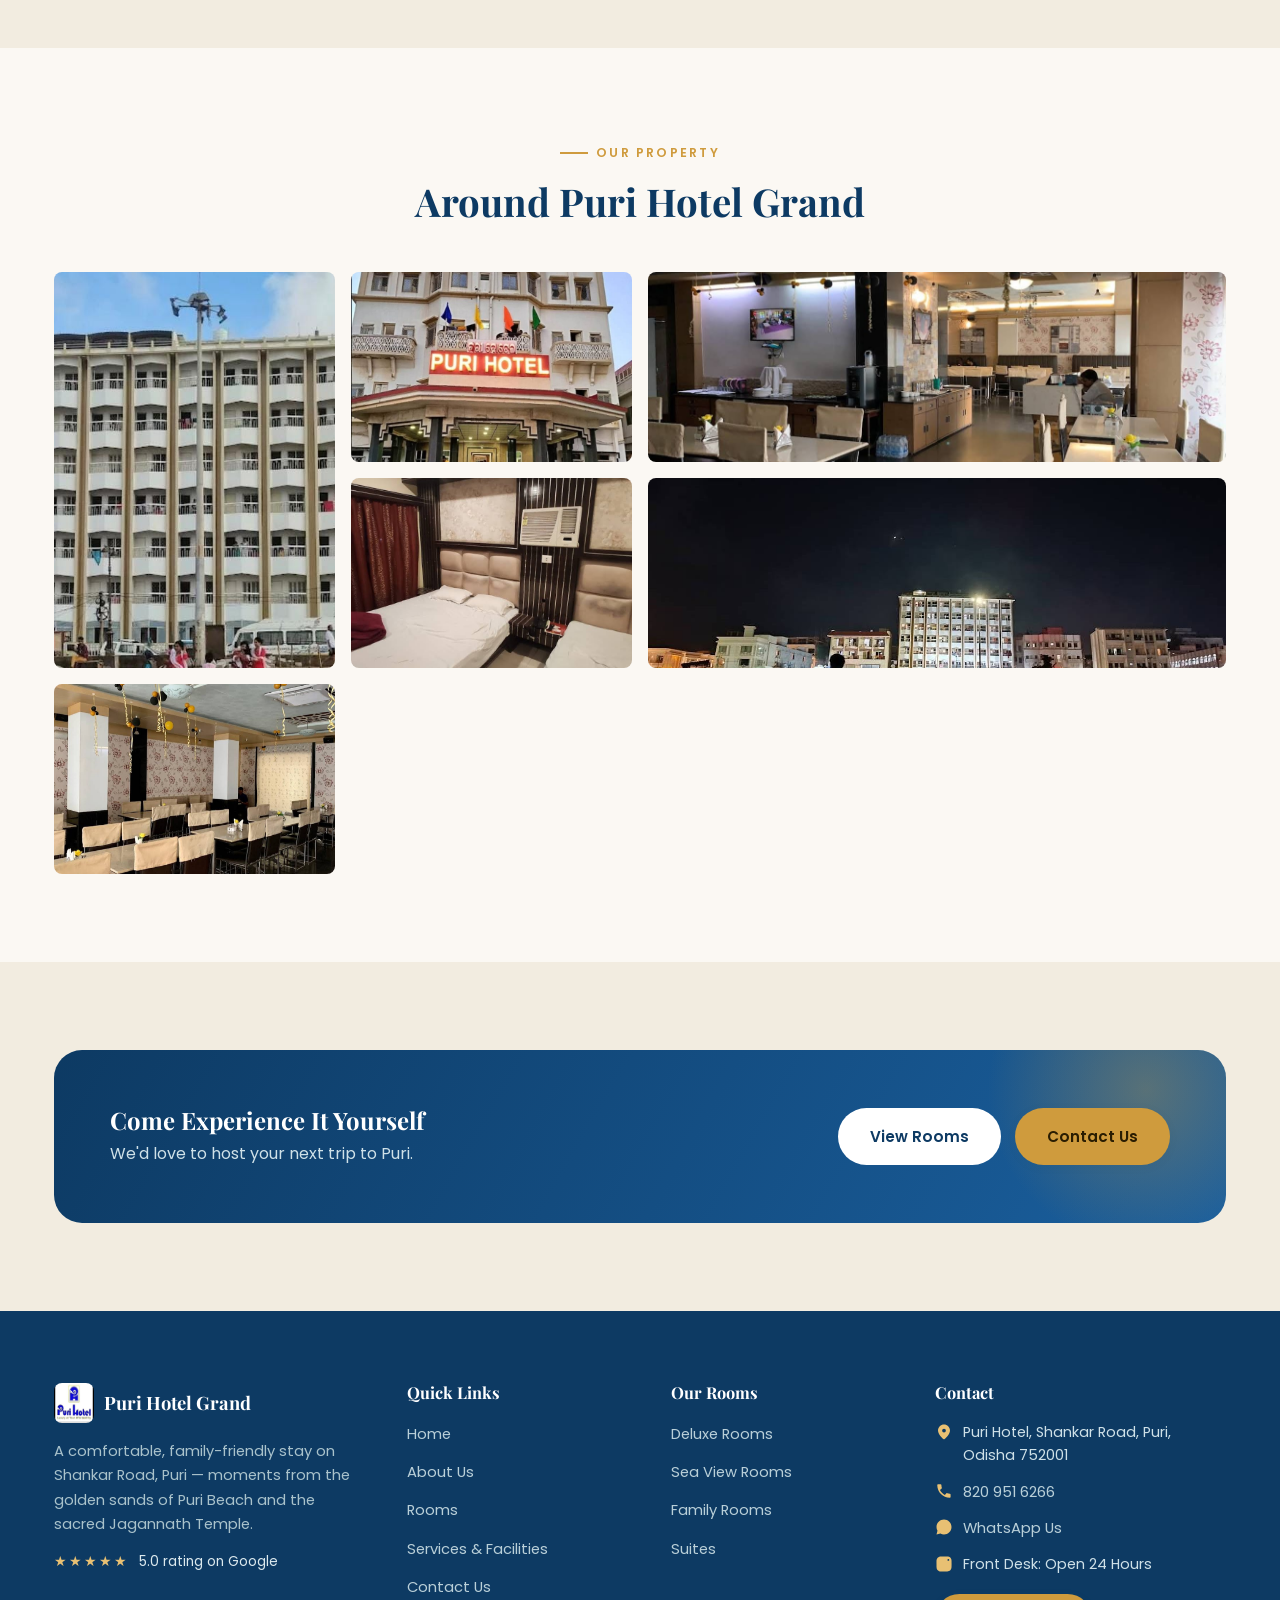
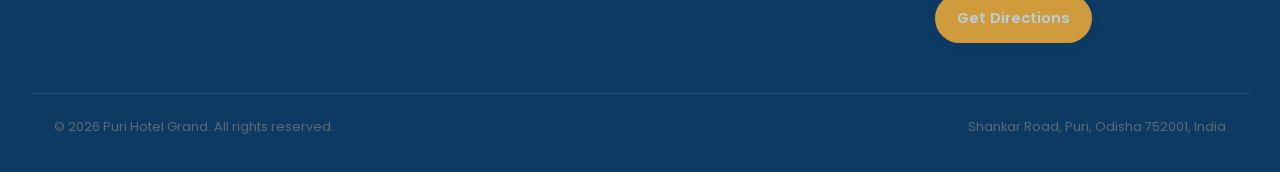
==== commit 40459bfb: "mob" ====
--- a/about-us.html
+++ b/about-us.html
@@ -53,7 +53,7 @@
     "images/puri-building.jpg"
   ],
   "url": "index.html",
-  "telephone": "+91-8676841136",
+  "telephone": "+91-820-951-6266",
   "priceRange": "₹2,000 - ₹6,000",
   "address": {
     "@type": "PostalAddress",
@@ -106,9 +106,9 @@
     </nav>
 
     <div class="header-cta">
-      <a href="tel:+918676841136" class="btn btn-outline btn-sm">
+      <a href="tel:+918209516266" class="btn btn-outline btn-sm">
         <svg viewBox="0 0 24 24" width="16" height="16" fill="currentColor" aria-hidden="true"><path d="M6.6 10.8c1.4 2.8 3.7 5.1 6.5 6.5l2.2-2.2c.3-.3.7-.4 1-.2 1.1.4 2.3.6 3.5.6.6 0 1 .4 1 1V20c0 .6-.4 1-1 1C10.6 21 3 13.4 3 4c0-.6.4-1 1-1h3.5c.6 0 1 .4 1 1 0 1.2.2 2.4.6 3.5.1.4 0 .8-.2 1l-2.3 2.3z"/></svg>
-        8676841136
+        820 951 6266
       </a>
       <a href="rooms.html" class="btn btn-primary btn-sm">Book Now</a>
     </div>
@@ -266,11 +266,11 @@
         </li>
         <li>
           <svg viewBox="0 0 24 24" width="18" height="18" fill="currentColor" aria-hidden="true"><path d="M6.6 10.8c1.4 2.8 3.7 5.1 6.5 6.5l2.2-2.2c.3-.3.7-.4 1-.2 1.1.4 2.3.6 3.5.6.6 0 1 .4 1 1V20c0 .6-.4 1-1 1C10.6 21 3 13.4 3 4c0-.6.4-1 1-1h3.5c.6 0 1 .4 1 1 0 1.2.2 2.4.6 3.5.1.4 0 .8-.2 1l-2.3 2.3z"/></svg>
-          <a href="tel:+918676841136">8676841136</a>
+          <a href="tel:+918209516266">820 951 6266</a>
         </li>
         <li>
           <svg viewBox="0 0 24 24" width="18" height="18" fill="currentColor" aria-hidden="true"><path d="M12 2C6.5 2 2 6.5 2 12c0 1.8.5 3.5 1.3 5L2 22l5.2-1.3c1.5.8 3.1 1.3 4.8 1.3 5.5 0 10-4.5 10-10S17.5 2 12 2z"/></svg>
-          <a href="https://wa.me/918676841136" target="_blank" rel="noopener">WhatsApp Us</a>
+          <a href="https://wa.me/918209516266" target="_blank" rel="noopener">WhatsApp Us</a>
         </li>
         <li>
           <svg viewBox="0 0 24 24" width="18" height="18" fill="currentColor" aria-hidden="true"><path d="M12 7a5 5 0 1 0 0 10 5 5 0 0 0 0-10zm0 8a3 3 0 1 1 0-6 3 3 0 0 1 0 6zm7-8.5a1.2 1.2 0 1 1-2.4 0 1.2 1.2 0 0 1 2.4 0zM12 2c-2.7 0-3.1 0-4.2.06-1.1.05-1.8.2-2.4.45-.7.27-1.2.63-1.8 1.2-.6.6-.9 1.1-1.2 1.8-.24.6-.4 1.3-.45 2.4C2 8.9 2 9.3 2 12s0 3.1.06 4.2c.05 1.1.2 1.8.45 2.4.27.7.63 1.2 1.2 1.8.6.6 1.1.9 1.8 1.2.6.24 1.3.4 2.4.45C8.9 22 9.3 22 12 22s3.1 0 4.2-.06c1.1-.05 1.8-.2 2.4-.45.7-.27 1.2-.63 1.8-1.2.6-.6.9-1.1 1.2-1.8.24-.6.4-1.3.45-2.4.06-1.1.06-1.5.06-4.2s0-3.1-.06-4.2c-.05-1.1-.2-1.8-.45-2.4-.27-.7-.63-1.2-1.2-1.8-.6-.6-1.1-.9-1.8-1.2-.6-.24-1.3-.4-2.4-.45C15.1 2 14.7 2 12 2z"/></svg>
@@ -290,12 +290,12 @@
 </footer>
 
 <div class="floating-actions" role="complementary" aria-label="Quick contact">
-  <a href="https://wa.me/918676841136?text=Hi%20Puri%20Hotel%20Grand%2C%20I%20would%20like%20to%20know%20more%20about%20room%20availability."
+  <a href="https://wa.me/918209516266?text=Hi%20Puri%20Hotel%20Grand%2C%20I%20would%20like%20to%20know%20more%20about%20room%20availability."
      class="fab fab-whatsapp" target="_blank" rel="noopener" aria-label="Chat with us on WhatsApp">
     <svg viewBox="0 0 32 32" width="28" height="28" fill="currentColor" aria-hidden="true"><path d="M16.01 3C9.38 3 4 8.38 4 15.01c0 2.3.63 4.44 1.72 6.28L4 29l7.9-1.66a11.94 11.94 0 0 0 4.11.73C22.64 28.07 28 22.7 28 16.06 28 9.44 22.64 3 16.01 3zm0 21.8c-1.3 0-2.57-.24-3.75-.7l-.27-.1-4.7.99.99-4.58-.12-.29a9.72 9.72 0 0 1-1.5-5.11c0-5.4 4.4-9.79 9.8-9.79 2.6 0 5.05 1.02 6.9 2.87a9.72 9.72 0 0 1 2.86 6.9c0 5.4-4.4 9.81-9.21 9.81zm5.36-7.34c-.29-.15-1.74-.86-2.01-.96-.27-.1-.47-.15-.66.15-.2.29-.76.96-.93 1.16-.17.2-.34.22-.63.07-.29-.15-1.22-.45-2.33-1.43-.86-.77-1.44-1.72-1.61-2.01-.17-.29-.02-.45.13-.6.13-.13.29-.34.44-.51.15-.17.2-.29.29-.49.1-.2.05-.37-.02-.51-.07-.15-.66-1.59-.9-2.18-.24-.57-.48-.5-.66-.5h-.56c-.2 0-.51.07-.78.37-.27.29-1.02 1-1.02 2.44s1.05 2.83 1.19 3.03c.15.2 2.07 3.16 5.02 4.43.7.3 1.25.48 1.68.62.7.22 1.34.19 1.84.12.56-.08 1.74-.71 1.98-1.4.24-.68.24-1.27.17-1.4-.07-.12-.27-.2-.56-.35z"/></svg>
     <span class="fab-tooltip">Chat on WhatsApp</span>
   </a>
-  <a href="tel:+918676841136" class="fab fab-call" aria-label="Call Puri Hotel Grand">
+  <a href="tel:+918209516266" class="fab fab-call" aria-label="Call Puri Hotel Grand">
     <svg viewBox="0 0 24 24" width="24" height="24" fill="currentColor" aria-hidden="true"><path d="M6.6 10.8c1.4 2.8 3.7 5.1 6.5 6.5l2.2-2.2c.3-.3.7-.4 1-.2 1.1.4 2.3.6 3.5.6.6 0 1 .4 1 1V20c0 .6-.4 1-1 1C10.6 21 3 13.4 3 4c0-.6.4-1 1-1h3.5c.6 0 1 .4 1 1 0 1.2.2 2.4.6 3.5.1.4 0 .8-.2 1l-2.3 2.3z"/></svg>
     <span class="fab-tooltip">Call Now</span>
   </a>
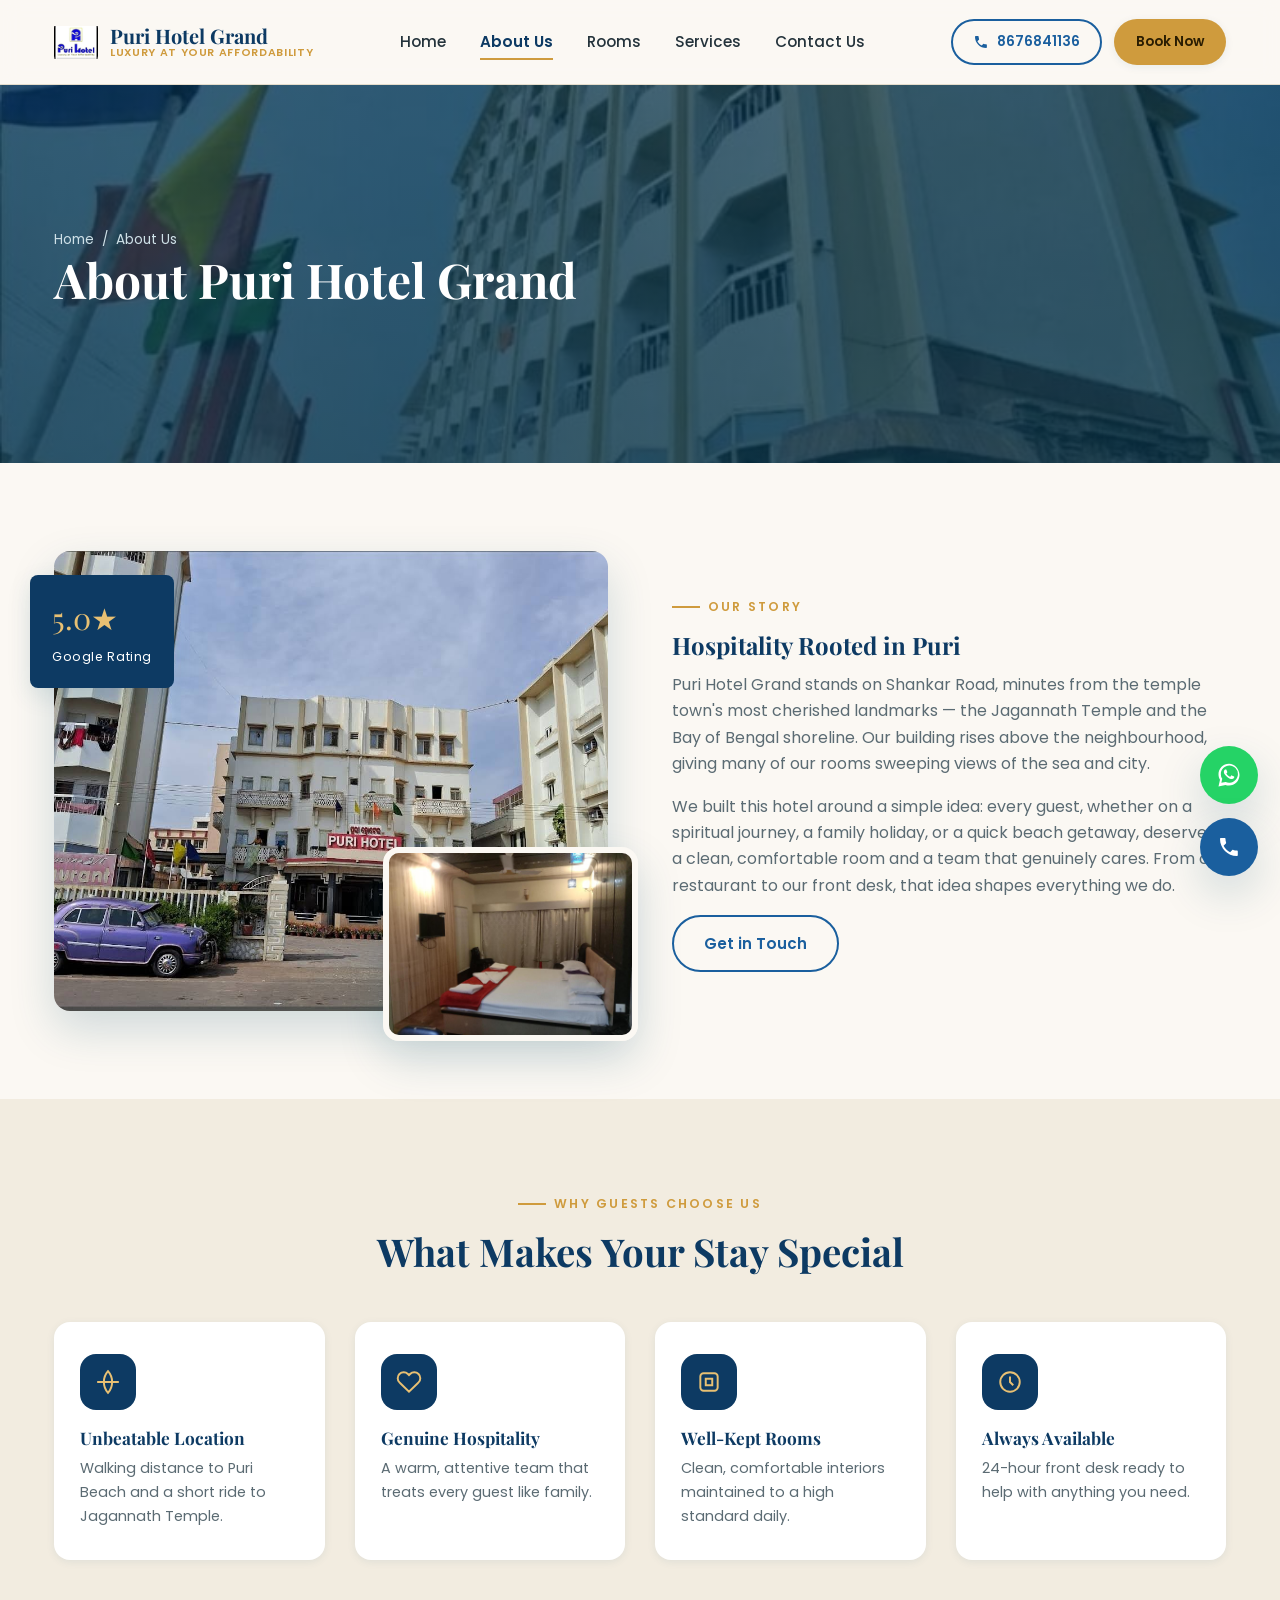
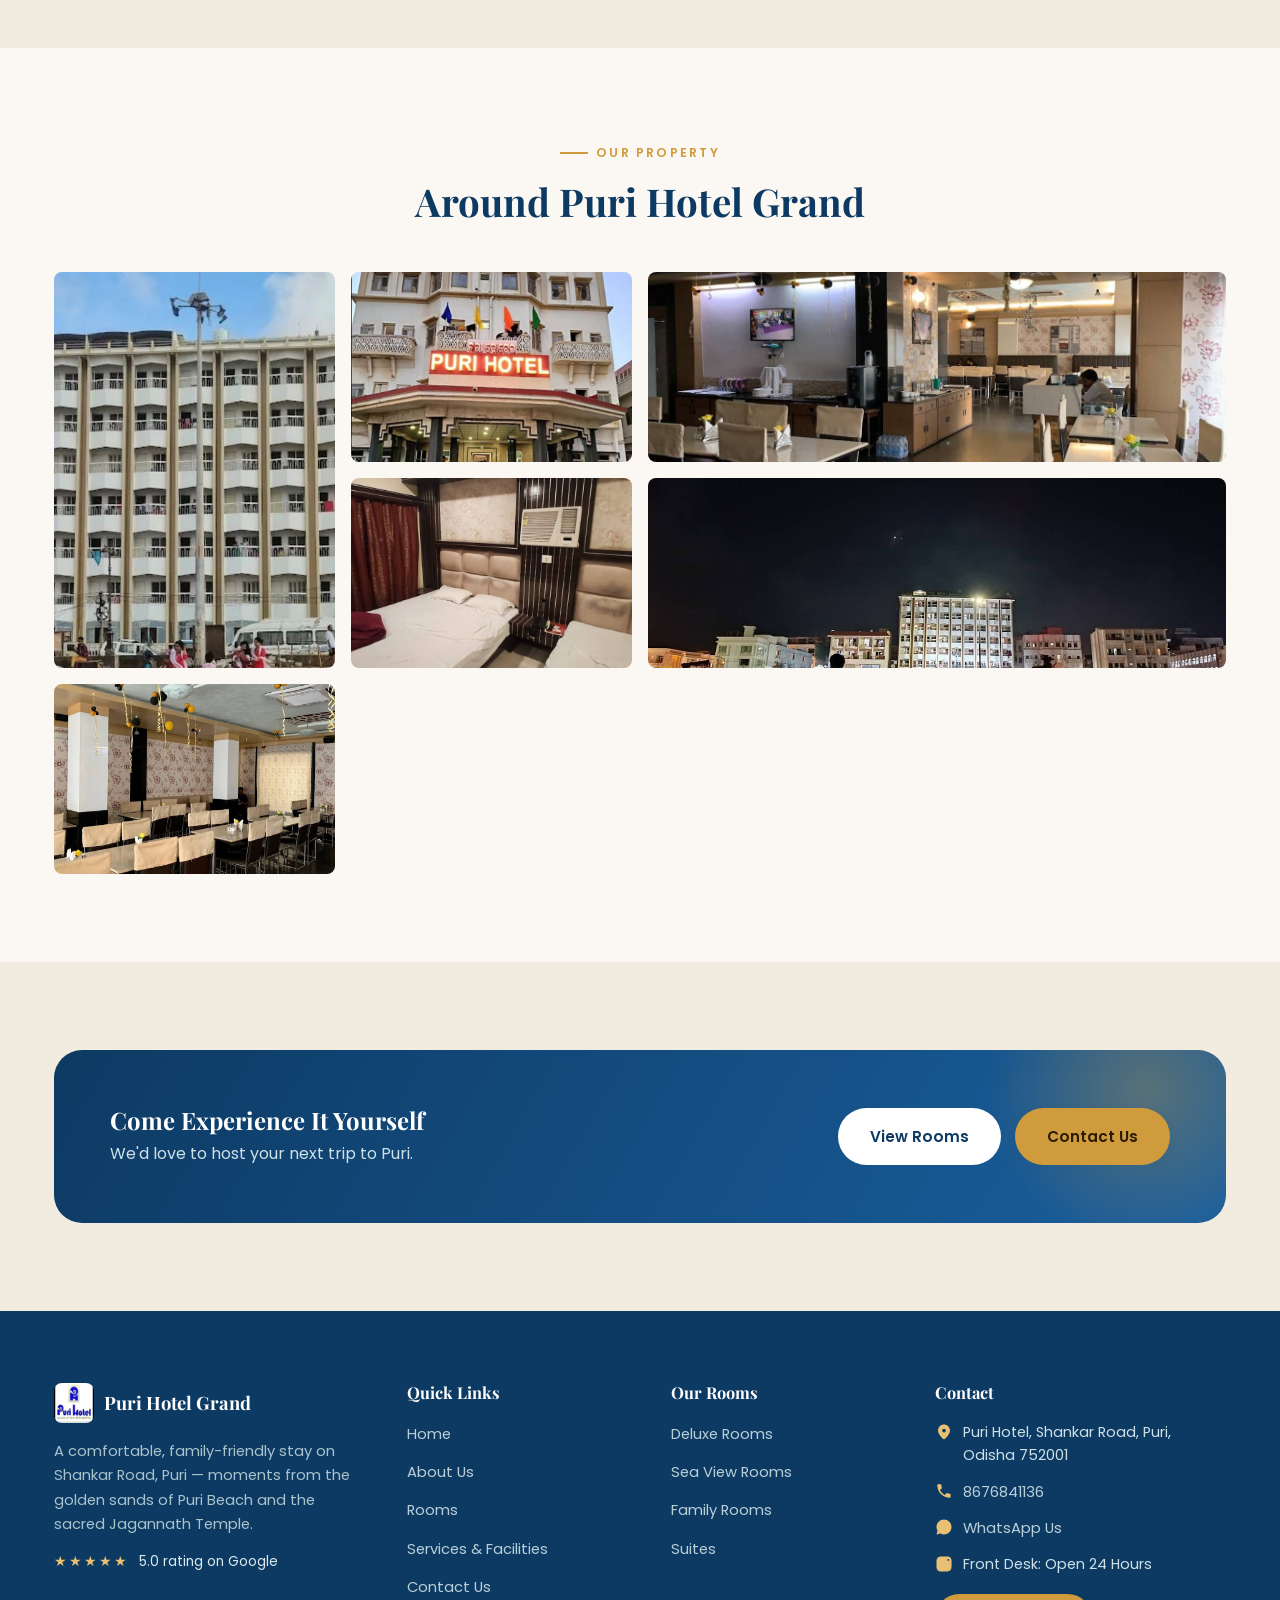
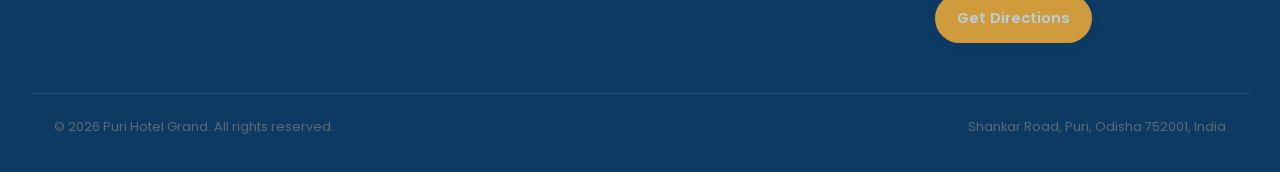
==== commit df14778b: "mob" ====
--- a/about-us.html
+++ b/about-us.html
@@ -53,7 +53,7 @@
     "images/puri-building.jpg"
   ],
   "url": "index.html",
-  "telephone": "+91-820-951-6266",
+  "telephone": "+91-8676841136",
   "priceRange": "₹2,000 - ₹6,000",
   "address": {
     "@type": "PostalAddress",
@@ -106,9 +106,9 @@
     </nav>
 
     <div class="header-cta">
-      <a href="tel:+918209516266" class="btn btn-outline btn-sm">
+      <a href="tel:+918676841136" class="btn btn-outline btn-sm">
         <svg viewBox="0 0 24 24" width="16" height="16" fill="currentColor" aria-hidden="true"><path d="M6.6 10.8c1.4 2.8 3.7 5.1 6.5 6.5l2.2-2.2c.3-.3.7-.4 1-.2 1.1.4 2.3.6 3.5.6.6 0 1 .4 1 1V20c0 .6-.4 1-1 1C10.6 21 3 13.4 3 4c0-.6.4-1 1-1h3.5c.6 0 1 .4 1 1 0 1.2.2 2.4.6 3.5.1.4 0 .8-.2 1l-2.3 2.3z"/></svg>
-        820 951 6266
+        8676841136
       </a>
       <a href="rooms.html" class="btn btn-primary btn-sm">Book Now</a>
     </div>
@@ -266,11 +266,11 @@
         </li>
         <li>
           <svg viewBox="0 0 24 24" width="18" height="18" fill="currentColor" aria-hidden="true"><path d="M6.6 10.8c1.4 2.8 3.7 5.1 6.5 6.5l2.2-2.2c.3-.3.7-.4 1-.2 1.1.4 2.3.6 3.5.6.6 0 1 .4 1 1V20c0 .6-.4 1-1 1C10.6 21 3 13.4 3 4c0-.6.4-1 1-1h3.5c.6 0 1 .4 1 1 0 1.2.2 2.4.6 3.5.1.4 0 .8-.2 1l-2.3 2.3z"/></svg>
-          <a href="tel:+918209516266">820 951 6266</a>
+          <a href="tel:+918676841136">8676841136</a>
         </li>
         <li>
           <svg viewBox="0 0 24 24" width="18" height="18" fill="currentColor" aria-hidden="true"><path d="M12 2C6.5 2 2 6.5 2 12c0 1.8.5 3.5 1.3 5L2 22l5.2-1.3c1.5.8 3.1 1.3 4.8 1.3 5.5 0 10-4.5 10-10S17.5 2 12 2z"/></svg>
-          <a href="https://wa.me/918209516266" target="_blank" rel="noopener">WhatsApp Us</a>
+          <a href="https://wa.me/918676841136" target="_blank" rel="noopener">WhatsApp Us</a>
         </li>
         <li>
           <svg viewBox="0 0 24 24" width="18" height="18" fill="currentColor" aria-hidden="true"><path d="M12 7a5 5 0 1 0 0 10 5 5 0 0 0 0-10zm0 8a3 3 0 1 1 0-6 3 3 0 0 1 0 6zm7-8.5a1.2 1.2 0 1 1-2.4 0 1.2 1.2 0 0 1 2.4 0zM12 2c-2.7 0-3.1 0-4.2.06-1.1.05-1.8.2-2.4.45-.7.27-1.2.63-1.8 1.2-.6.6-.9 1.1-1.2 1.8-.24.6-.4 1.3-.45 2.4C2 8.9 2 9.3 2 12s0 3.1.06 4.2c.05 1.1.2 1.8.45 2.4.27.7.63 1.2 1.2 1.8.6.6 1.1.9 1.8 1.2.6.24 1.3.4 2.4.45C8.9 22 9.3 22 12 22s3.1 0 4.2-.06c1.1-.05 1.8-.2 2.4-.45.7-.27 1.2-.63 1.8-1.2.6-.6.9-1.1 1.2-1.8.24-.6.4-1.3.45-2.4.06-1.1.06-1.5.06-4.2s0-3.1-.06-4.2c-.05-1.1-.2-1.8-.45-2.4-.27-.7-.63-1.2-1.2-1.8-.6-.6-1.1-.9-1.8-1.2-.6-.24-1.3-.4-2.4-.45C15.1 2 14.7 2 12 2z"/></svg>
@@ -290,12 +290,12 @@
 </footer>
 
 <div class="floating-actions" role="complementary" aria-label="Quick contact">
-  <a href="https://wa.me/918209516266?text=Hi%20Puri%20Hotel%20Grand%2C%20I%20would%20like%20to%20know%20more%20about%20room%20availability."
+  <a href="https://wa.me/918676841136?text=Hi%20Puri%20Hotel%20Grand%2C%20I%20would%20like%20to%20know%20more%20about%20room%20availability."
      class="fab fab-whatsapp" target="_blank" rel="noopener" aria-label="Chat with us on WhatsApp">
     <svg viewBox="0 0 32 32" width="28" height="28" fill="currentColor" aria-hidden="true"><path d="M16.01 3C9.38 3 4 8.38 4 15.01c0 2.3.63 4.44 1.72 6.28L4 29l7.9-1.66a11.94 11.94 0 0 0 4.11.73C22.64 28.07 28 22.7 28 16.06 28 9.44 22.64 3 16.01 3zm0 21.8c-1.3 0-2.57-.24-3.75-.7l-.27-.1-4.7.99.99-4.58-.12-.29a9.72 9.72 0 0 1-1.5-5.11c0-5.4 4.4-9.79 9.8-9.79 2.6 0 5.05 1.02 6.9 2.87a9.72 9.72 0 0 1 2.86 6.9c0 5.4-4.4 9.81-9.21 9.81zm5.36-7.34c-.29-.15-1.74-.86-2.01-.96-.27-.1-.47-.15-.66.15-.2.29-.76.96-.93 1.16-.17.2-.34.22-.63.07-.29-.15-1.22-.45-2.33-1.43-.86-.77-1.44-1.72-1.61-2.01-.17-.29-.02-.45.13-.6.13-.13.29-.34.44-.51.15-.17.2-.29.29-.49.1-.2.05-.37-.02-.51-.07-.15-.66-1.59-.9-2.18-.24-.57-.48-.5-.66-.5h-.56c-.2 0-.51.07-.78.37-.27.29-1.02 1-1.02 2.44s1.05 2.83 1.19 3.03c.15.2 2.07 3.16 5.02 4.43.7.3 1.25.48 1.68.62.7.22 1.34.19 1.84.12.56-.08 1.74-.71 1.98-1.4.24-.68.24-1.27.17-1.4-.07-.12-.27-.2-.56-.35z"/></svg>
     <span class="fab-tooltip">Chat on WhatsApp</span>
   </a>
-  <a href="tel:+918209516266" class="fab fab-call" aria-label="Call Puri Hotel Grand">
+  <a href="tel:+918676841136" class="fab fab-call" aria-label="Call Puri Hotel Grand">
     <svg viewBox="0 0 24 24" width="24" height="24" fill="currentColor" aria-hidden="true"><path d="M6.6 10.8c1.4 2.8 3.7 5.1 6.5 6.5l2.2-2.2c.3-.3.7-.4 1-.2 1.1.4 2.3.6 3.5.6.6 0 1 .4 1 1V20c0 .6-.4 1-1 1C10.6 21 3 13.4 3 4c0-.6.4-1 1-1h3.5c.6 0 1 .4 1 1 0 1.2.2 2.4.6 3.5.1.4 0 .8-.2 1l-2.3 2.3z"/></svg>
     <span class="fab-tooltip">Call Now</span>
   </a>
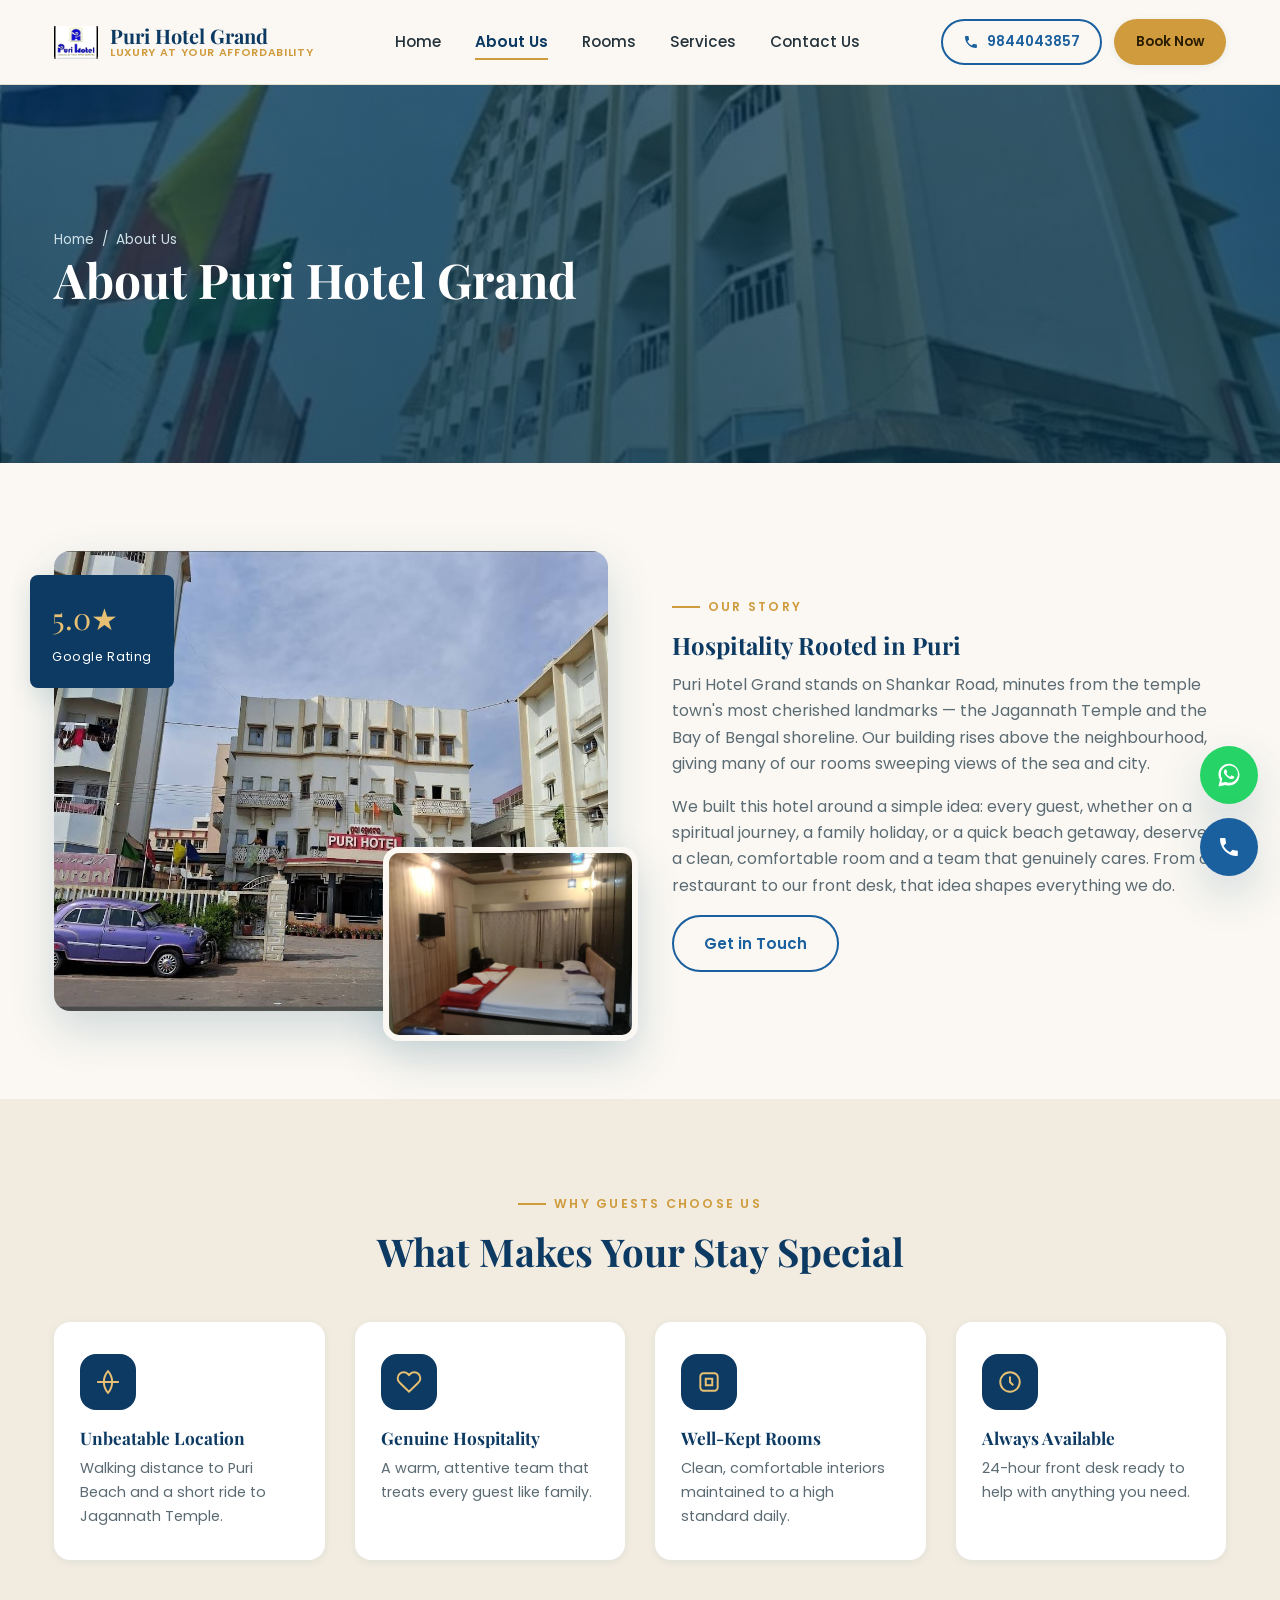
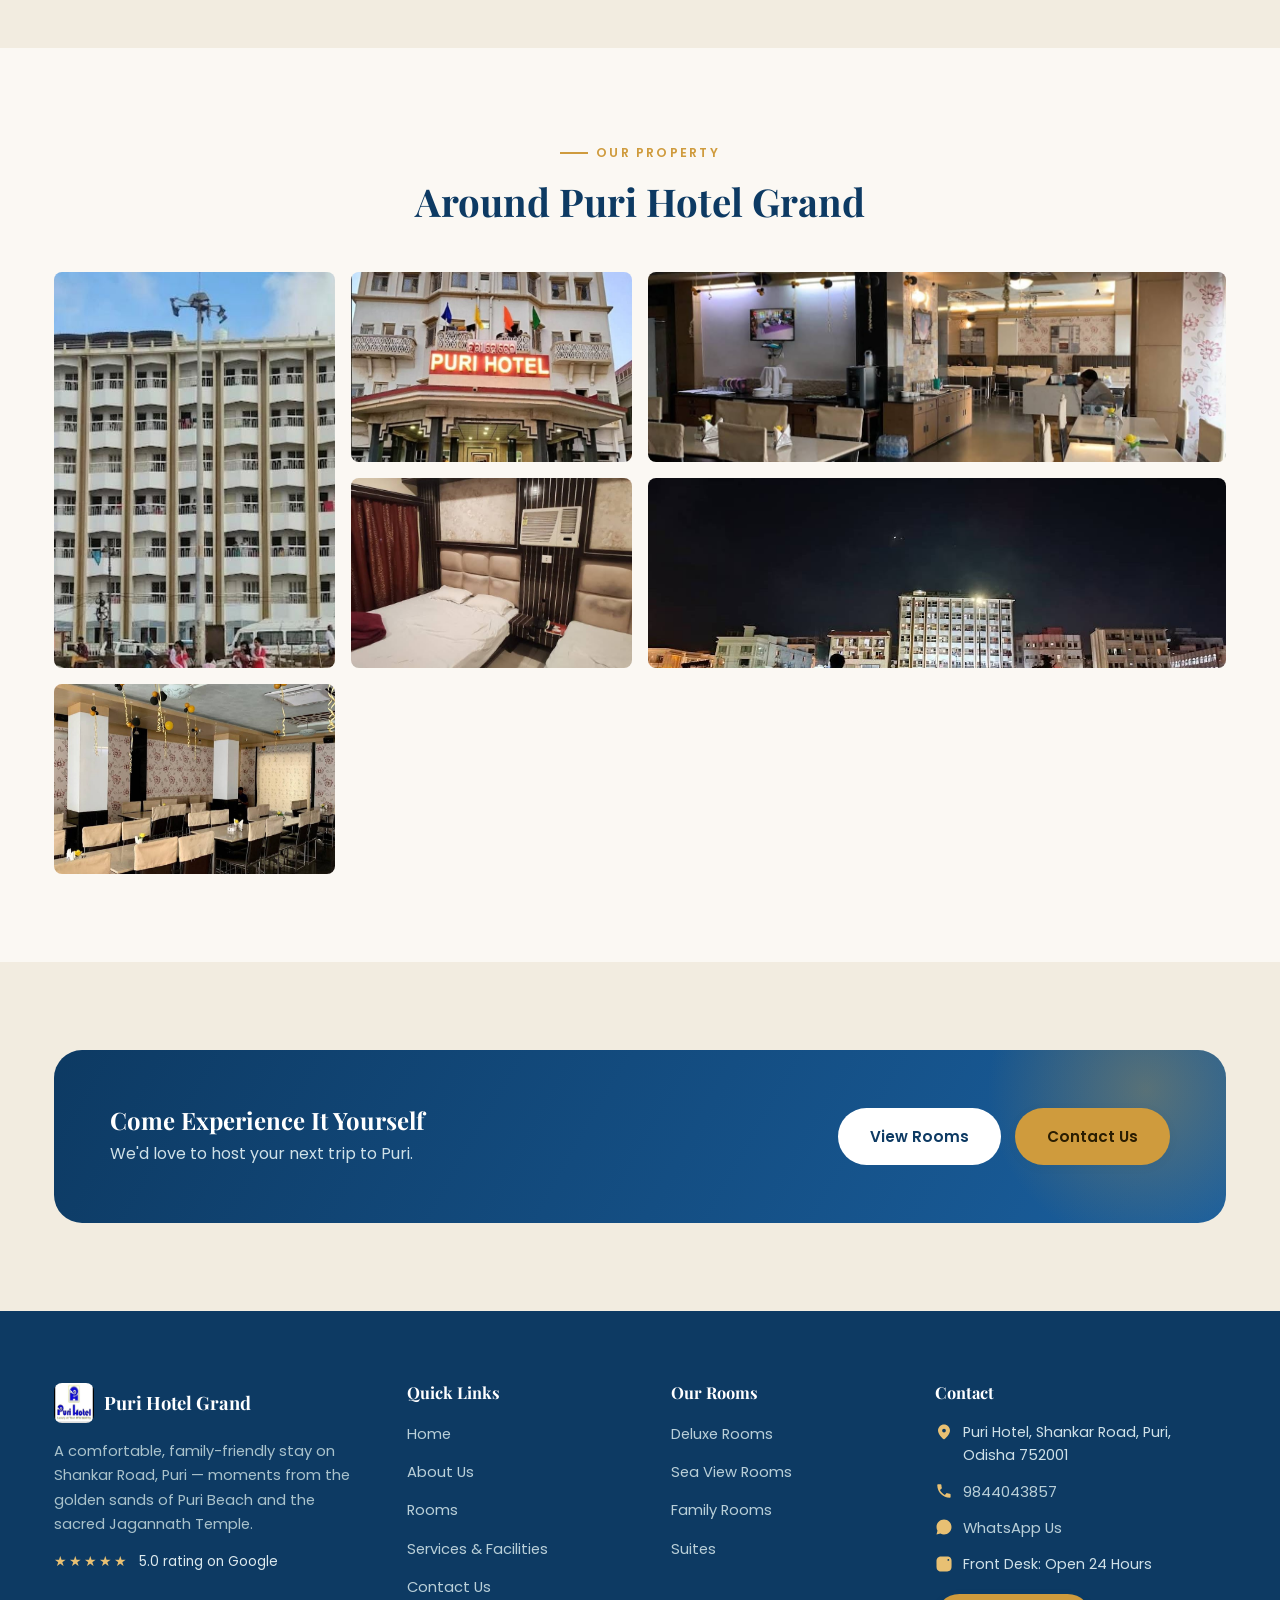
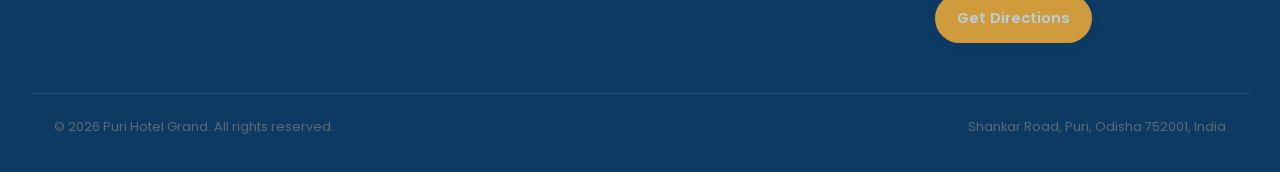
==== commit f60d952b: "mob" ====
--- a/about-us.html
+++ b/about-us.html
@@ -53,7 +53,7 @@
     "images/puri-building.jpg"
   ],
   "url": "index.html",
-  "telephone": "+91-8676841136",
+  "telephone": "+91-9844043857",
   "priceRange": "₹2,000 - ₹6,000",
   "address": {
     "@type": "PostalAddress",
@@ -106,9 +106,9 @@
     </nav>
 
     <div class="header-cta">
-      <a href="tel:+918676841136" class="btn btn-outline btn-sm">
+      <a href="tel:+919844043857" class="btn btn-outline btn-sm">
         <svg viewBox="0 0 24 24" width="16" height="16" fill="currentColor" aria-hidden="true"><path d="M6.6 10.8c1.4 2.8 3.7 5.1 6.5 6.5l2.2-2.2c.3-.3.7-.4 1-.2 1.1.4 2.3.6 3.5.6.6 0 1 .4 1 1V20c0 .6-.4 1-1 1C10.6 21 3 13.4 3 4c0-.6.4-1 1-1h3.5c.6 0 1 .4 1 1 0 1.2.2 2.4.6 3.5.1.4 0 .8-.2 1l-2.3 2.3z"/></svg>
-        8676841136
+        9844043857
       </a>
       <a href="rooms.html" class="btn btn-primary btn-sm">Book Now</a>
     </div>
@@ -266,11 +266,11 @@
         </li>
         <li>
           <svg viewBox="0 0 24 24" width="18" height="18" fill="currentColor" aria-hidden="true"><path d="M6.6 10.8c1.4 2.8 3.7 5.1 6.5 6.5l2.2-2.2c.3-.3.7-.4 1-.2 1.1.4 2.3.6 3.5.6.6 0 1 .4 1 1V20c0 .6-.4 1-1 1C10.6 21 3 13.4 3 4c0-.6.4-1 1-1h3.5c.6 0 1 .4 1 1 0 1.2.2 2.4.6 3.5.1.4 0 .8-.2 1l-2.3 2.3z"/></svg>
-          <a href="tel:+918676841136">8676841136</a>
+          <a href="tel:+919844043857">9844043857</a>
         </li>
         <li>
           <svg viewBox="0 0 24 24" width="18" height="18" fill="currentColor" aria-hidden="true"><path d="M12 2C6.5 2 2 6.5 2 12c0 1.8.5 3.5 1.3 5L2 22l5.2-1.3c1.5.8 3.1 1.3 4.8 1.3 5.5 0 10-4.5 10-10S17.5 2 12 2z"/></svg>
-          <a href="https://wa.me/918676841136" target="_blank" rel="noopener">WhatsApp Us</a>
+          <a href="https://wa.me/919844043857" target="_blank" rel="noopener">WhatsApp Us</a>
         </li>
         <li>
           <svg viewBox="0 0 24 24" width="18" height="18" fill="currentColor" aria-hidden="true"><path d="M12 7a5 5 0 1 0 0 10 5 5 0 0 0 0-10zm0 8a3 3 0 1 1 0-6 3 3 0 0 1 0 6zm7-8.5a1.2 1.2 0 1 1-2.4 0 1.2 1.2 0 0 1 2.4 0zM12 2c-2.7 0-3.1 0-4.2.06-1.1.05-1.8.2-2.4.45-.7.27-1.2.63-1.8 1.2-.6.6-.9 1.1-1.2 1.8-.24.6-.4 1.3-.45 2.4C2 8.9 2 9.3 2 12s0 3.1.06 4.2c.05 1.1.2 1.8.45 2.4.27.7.63 1.2 1.2 1.8.6.6 1.1.9 1.8 1.2.6.24 1.3.4 2.4.45C8.9 22 9.3 22 12 22s3.1 0 4.2-.06c1.1-.05 1.8-.2 2.4-.45.7-.27 1.2-.63 1.8-1.2.6-.6.9-1.1 1.2-1.8.24-.6.4-1.3.45-2.4.06-1.1.06-1.5.06-4.2s0-3.1-.06-4.2c-.05-1.1-.2-1.8-.45-2.4-.27-.7-.63-1.2-1.2-1.8-.6-.6-1.1-.9-1.8-1.2-.6-.24-1.3-.4-2.4-.45C15.1 2 14.7 2 12 2z"/></svg>
@@ -290,12 +290,12 @@
 </footer>
 
 <div class="floating-actions" role="complementary" aria-label="Quick contact">
-  <a href="https://wa.me/918676841136?text=Hi%20Puri%20Hotel%20Grand%2C%20I%20would%20like%20to%20know%20more%20about%20room%20availability."
+  <a href="https://wa.me/919844043857?text=Hi%20Puri%20Hotel%20Grand%2C%20I%20would%20like%20to%20know%20more%20about%20room%20availability."
      class="fab fab-whatsapp" target="_blank" rel="noopener" aria-label="Chat with us on WhatsApp">
     <svg viewBox="0 0 32 32" width="28" height="28" fill="currentColor" aria-hidden="true"><path d="M16.01 3C9.38 3 4 8.38 4 15.01c0 2.3.63 4.44 1.72 6.28L4 29l7.9-1.66a11.94 11.94 0 0 0 4.11.73C22.64 28.07 28 22.7 28 16.06 28 9.44 22.64 3 16.01 3zm0 21.8c-1.3 0-2.57-.24-3.75-.7l-.27-.1-4.7.99.99-4.58-.12-.29a9.72 9.72 0 0 1-1.5-5.11c0-5.4 4.4-9.79 9.8-9.79 2.6 0 5.05 1.02 6.9 2.87a9.72 9.72 0 0 1 2.86 6.9c0 5.4-4.4 9.81-9.21 9.81zm5.36-7.34c-.29-.15-1.74-.86-2.01-.96-.27-.1-.47-.15-.66.15-.2.29-.76.96-.93 1.16-.17.2-.34.22-.63.07-.29-.15-1.22-.45-2.33-1.43-.86-.77-1.44-1.72-1.61-2.01-.17-.29-.02-.45.13-.6.13-.13.29-.34.44-.51.15-.17.2-.29.29-.49.1-.2.05-.37-.02-.51-.07-.15-.66-1.59-.9-2.18-.24-.57-.48-.5-.66-.5h-.56c-.2 0-.51.07-.78.37-.27.29-1.02 1-1.02 2.44s1.05 2.83 1.19 3.03c.15.2 2.07 3.16 5.02 4.43.7.3 1.25.48 1.68.62.7.22 1.34.19 1.84.12.56-.08 1.74-.71 1.98-1.4.24-.68.24-1.27.17-1.4-.07-.12-.27-.2-.56-.35z"/></svg>
     <span class="fab-tooltip">Chat on WhatsApp</span>
   </a>
-  <a href="tel:+918676841136" class="fab fab-call" aria-label="Call Puri Hotel Grand">
+  <a href="tel:+919844043857" class="fab fab-call" aria-label="Call Puri Hotel Grand">
     <svg viewBox="0 0 24 24" width="24" height="24" fill="currentColor" aria-hidden="true"><path d="M6.6 10.8c1.4 2.8 3.7 5.1 6.5 6.5l2.2-2.2c.3-.3.7-.4 1-.2 1.1.4 2.3.6 3.5.6.6 0 1 .4 1 1V20c0 .6-.4 1-1 1C10.6 21 3 13.4 3 4c0-.6.4-1 1-1h3.5c.6 0 1 .4 1 1 0 1.2.2 2.4.6 3.5.1.4 0 .8-.2 1l-2.3 2.3z"/></svg>
     <span class="fab-tooltip">Call Now</span>
   </a>
